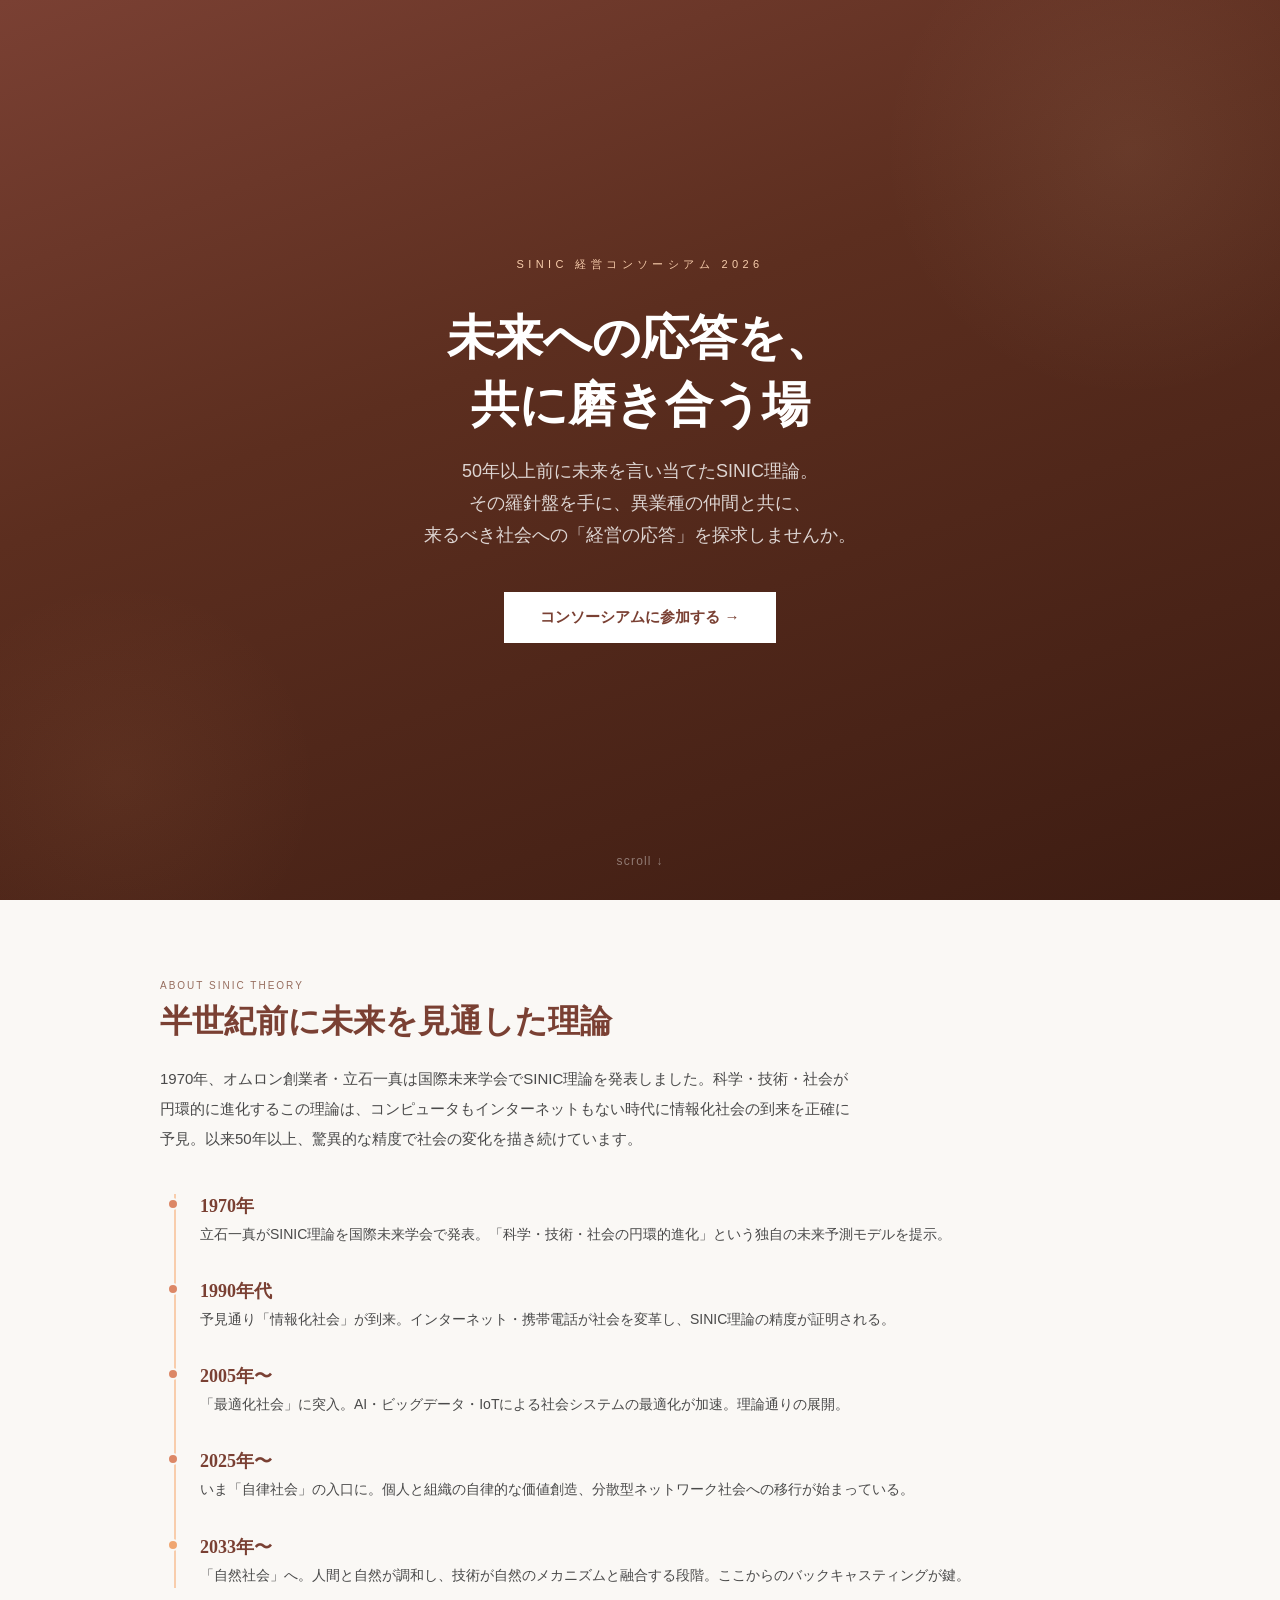
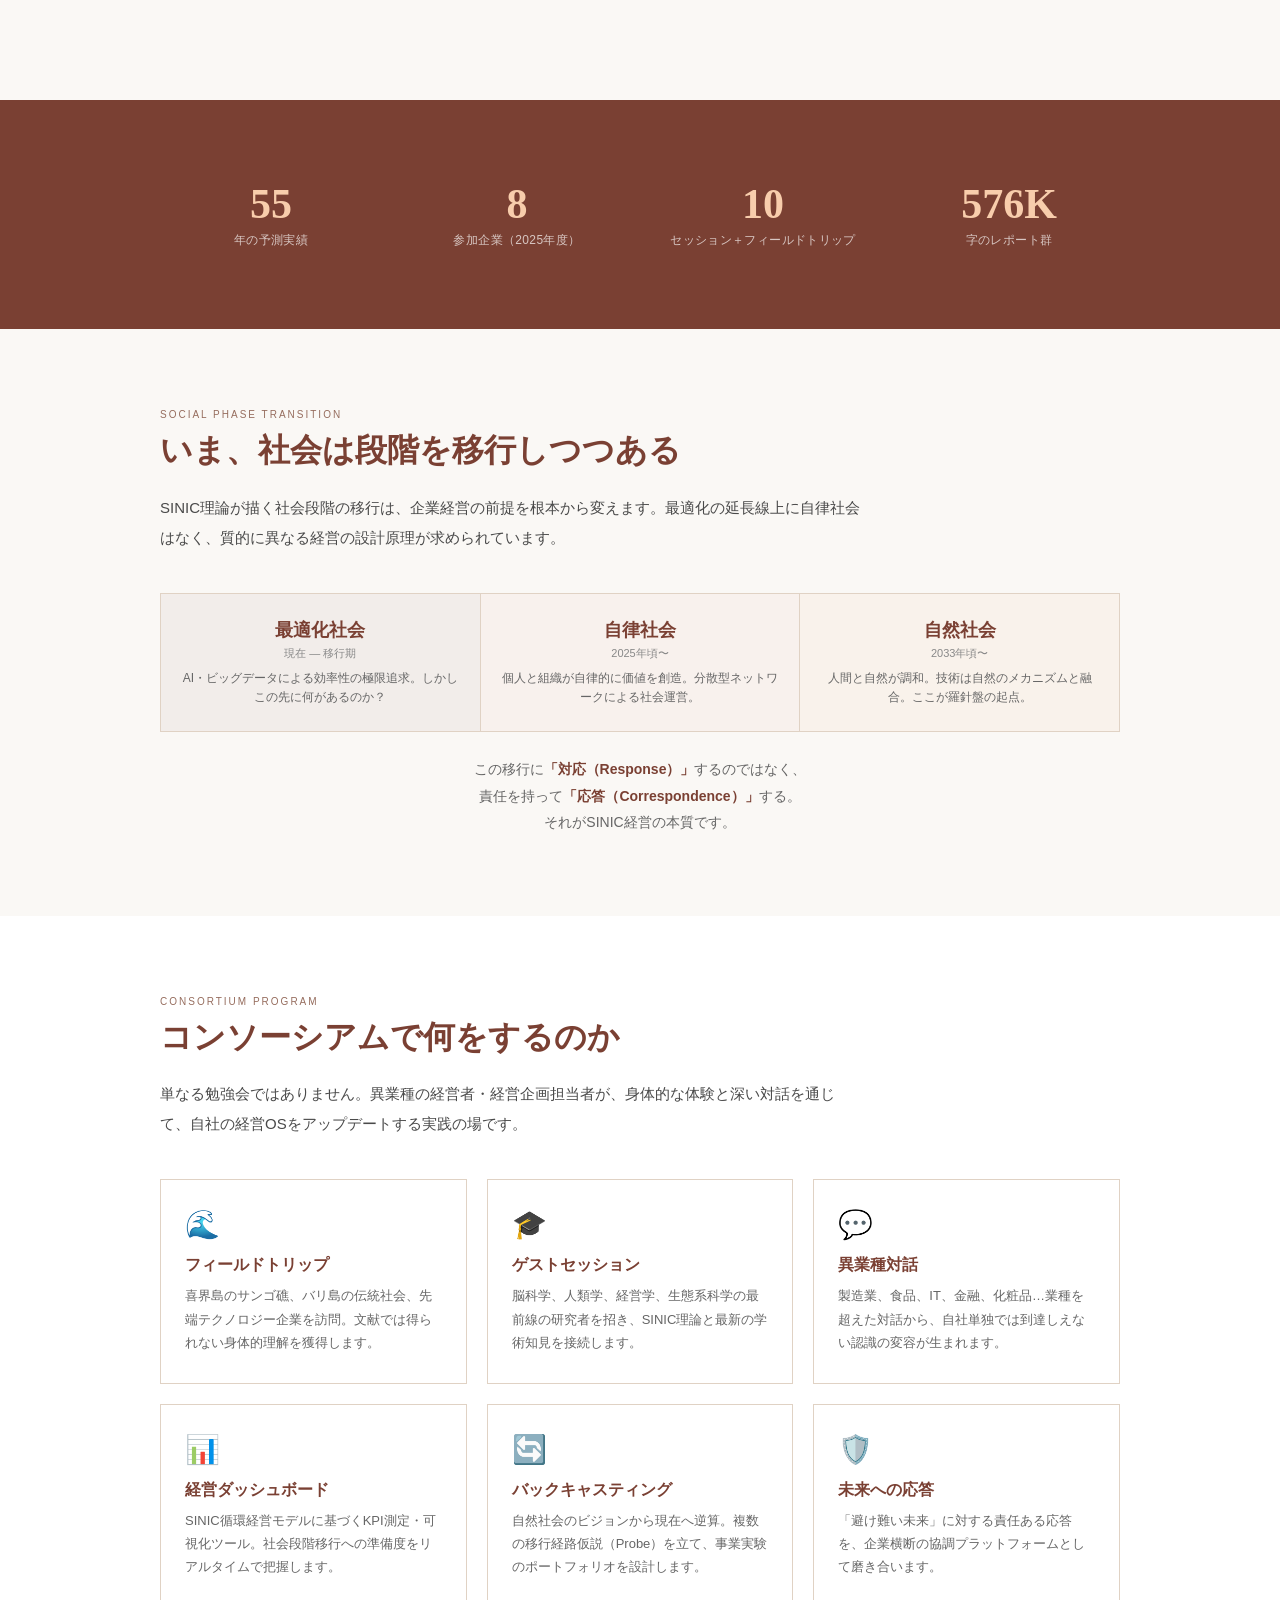
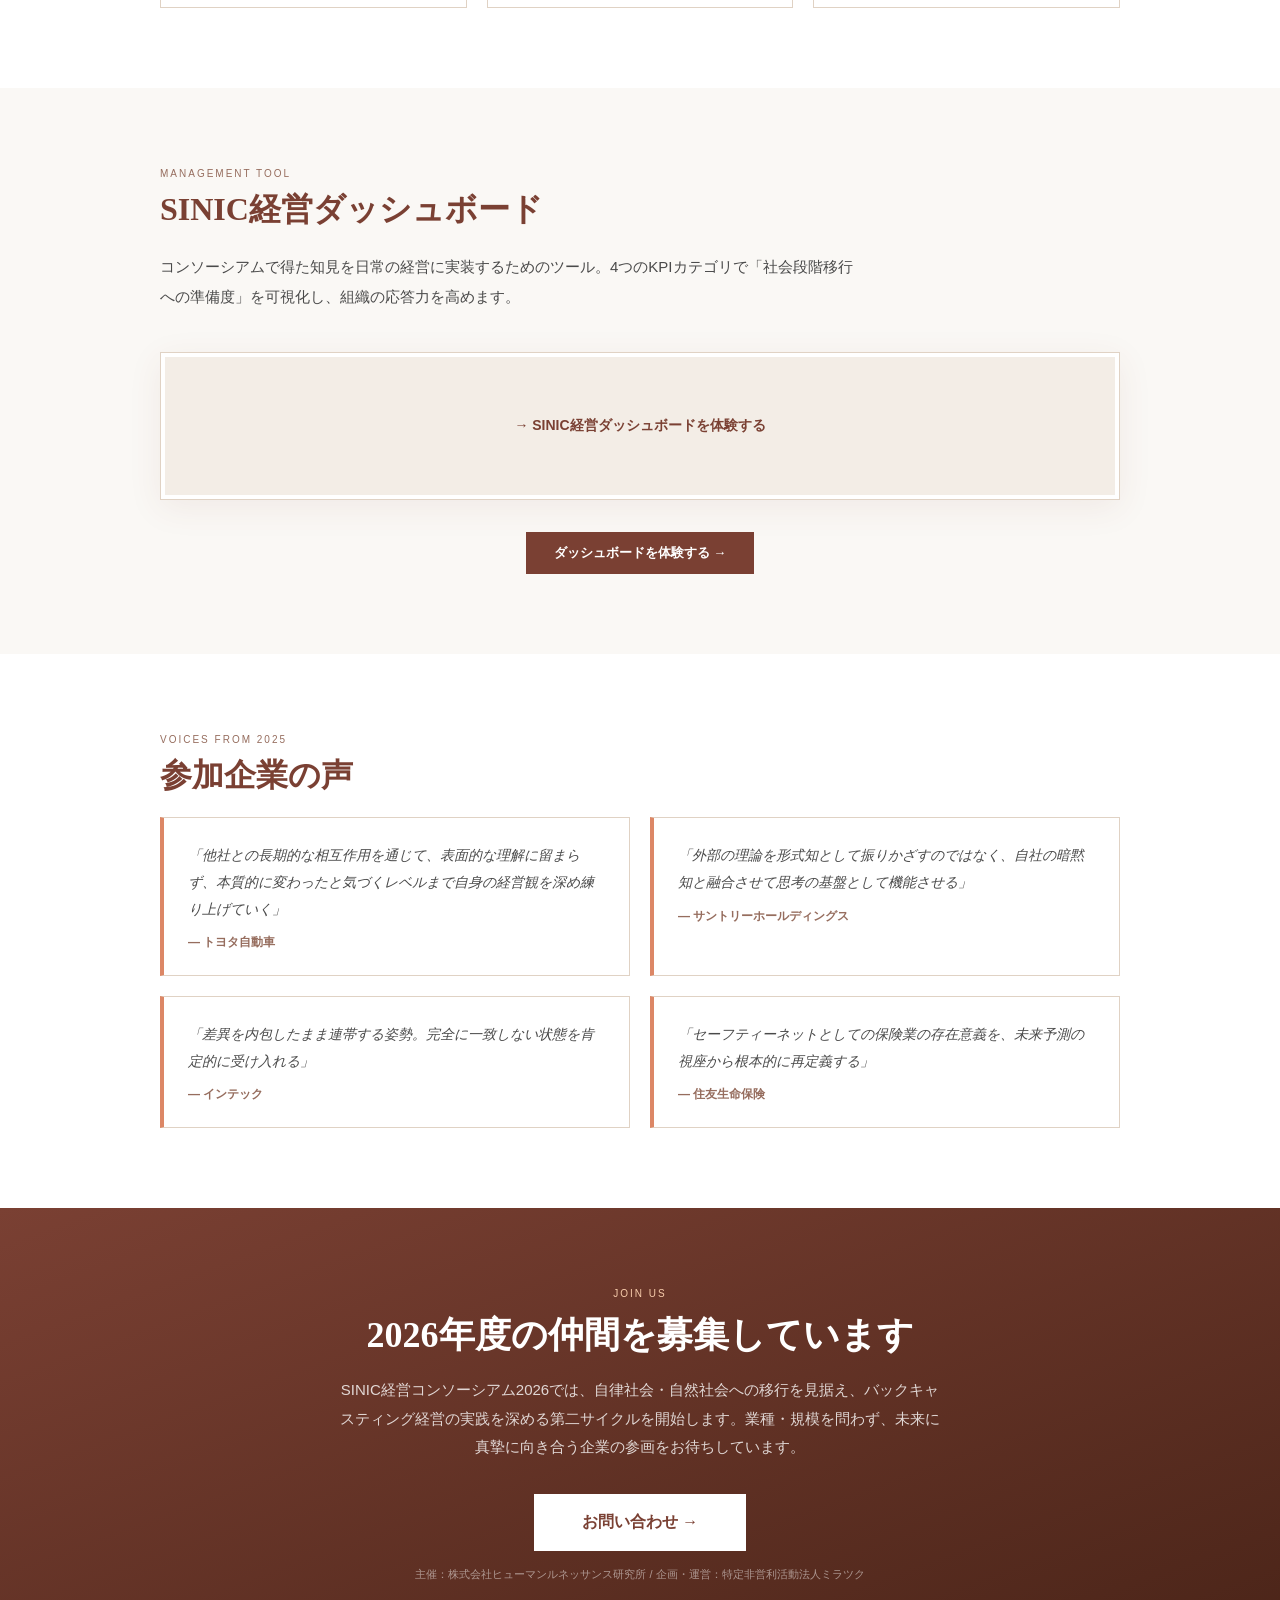
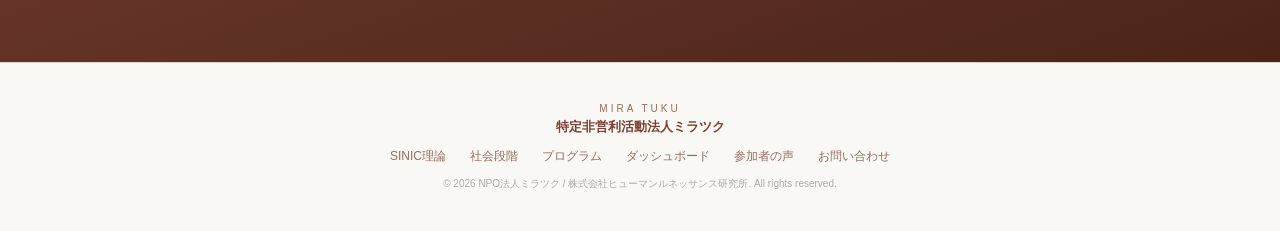
==== index.html @ f725e029 "feat: SINIC経営コンソーシアム2026 ランディングページ ミラツクCI準拠のLP。SINIC理論の歴史・社会段階モデル・コンソーシアムプログラム・ ダッシュボード紹介・参加企業の声・参画募" ====
<!DOCTYPE html>
<html lang="ja">
<head>
  <meta charset="UTF-8">
  <meta name="viewport" content="width=device-width, initial-scale=1.0">
  <title>SINIC経営コンソーシアム 2026 — 未来への応答を、共に</title>
  <meta name="description" content="オムロンSINIC理論に基づくバックキャスティング経営の実践コミュニティ。異業種8社の知見から生まれた新しい経営フレームワークを、あなたの企業に。">
  <link rel="icon" href="data:image/svg+xml,<svg xmlns='http://www.w3.org/2000/svg' viewBox='0 0 32 32'><circle cx='16' cy='16' r='14' fill='%237A4033'/><text x='16' y='22' text-anchor='middle' fill='white' font-size='14' font-family='serif'>S</text></svg>">
  <style>
    :root {
      --deep: #7A4033; --terra: #DC8766; --amber: #B07256; --gold: #F0A671;
      --sand: #F0BE83; --peach: #F8CDAC; --warm: #966D5E; --bg: #faf8f5;
    }
    * { box-sizing: border-box; margin: 0; padding: 0; }
    body { font-family: "Hiragino Kaku Gothic ProN", sans-serif; color: #1e1e1e; background: var(--bg); }
    .serif { font-family: "Hiragino Mincho ProN", serif; }

    /* ====== Hero ====== */
    .hero {
      min-height: 100vh; display: flex; flex-direction: column; justify-content: center; align-items: center;
      text-align: center; padding: 60px 24px;
      background: linear-gradient(160deg, #7A4033 0%, #5c2e1f 40%, #3d1c12 100%);
      color: white; position: relative; overflow: hidden;
    }
    .hero::before {
      content: ''; position: absolute; top: -100px; right: -100px;
      width: 500px; height: 500px; border-radius: 50%;
      background: radial-gradient(circle, rgba(248,205,172,0.08) 0%, transparent 70%);
    }
    .hero::after {
      content: ''; position: absolute; bottom: -80px; left: -80px;
      width: 400px; height: 400px; border-radius: 50%;
      background: radial-gradient(circle, rgba(240,166,113,0.06) 0%, transparent 70%);
    }
    .hero-logo { font-size: 11px; letter-spacing: 0.4em; color: var(--peach); margin-bottom: 32px; position: relative; z-index: 1; }
    .hero h1 { font-family: "Hiragino Mincho ProN", serif; font-size: clamp(28px, 5vw, 48px); font-weight: 700; line-height: 1.4; margin-bottom: 16px; max-width: 700px; position: relative; z-index: 1; }
    .hero .lead { font-size: clamp(14px, 2vw, 18px); color: rgba(255,255,255,0.8); max-width: 600px; line-height: 1.8; margin-bottom: 40px; position: relative; z-index: 1; }
    .hero-cta { display: inline-flex; align-items: center; gap: 8px; background: white; color: var(--deep); padding: 16px 36px; font-size: 15px; font-weight: 700; text-decoration: none; transition: all 0.3s; position: relative; z-index: 1; }
    .hero-cta:hover { background: var(--peach); transform: translateY(-2px); }
    .hero-scroll { position: absolute; bottom: 32px; color: rgba(255,255,255,0.4); font-size: 12px; letter-spacing: 0.1em; z-index: 1; }

    /* ====== Section ====== */
    section { padding: 80px 24px; }
    .container { max-width: 960px; margin: 0 auto; }
    .section-label { font-size: 10px; letter-spacing: 0.2em; color: var(--warm); text-transform: uppercase; margin-bottom: 8px; }
    .section-title { font-family: "Hiragino Mincho ProN", serif; font-size: clamp(22px, 3.5vw, 32px); color: var(--deep); font-weight: 700; margin-bottom: 20px; line-height: 1.4; }
    .section-desc { font-size: 15px; color: #4a4a4a; line-height: 2; max-width: 700px; margin-bottom: 40px; }

    /* ====== SINIC History ====== */
    .timeline { position: relative; padding-left: 40px; }
    .timeline::before { content: ''; position: absolute; left: 14px; top: 0; bottom: 0; width: 2px; background: var(--peach); }
    .timeline-item { margin-bottom: 32px; position: relative; }
    .timeline-dot { position: absolute; left: -33px; top: 4px; width: 12px; height: 12px; border-radius: 50%; background: var(--terra); border: 2px solid var(--bg); }
    .timeline-year { font-family: "Hiragino Mincho ProN", serif; font-size: 18px; font-weight: 700; color: var(--deep); margin-bottom: 4px; }
    .timeline-text { font-size: 14px; color: #4a4a4a; line-height: 1.8; }

    /* ====== Stats ====== */
    .stats-section { background: var(--deep); color: white; }
    .stats-grid { display: grid; grid-template-columns: repeat(4, 1fr); gap: 24px; text-align: center; }
    .stat-number { font-family: "Hiragino Mincho ProN", serif; font-size: 42px; font-weight: 700; color: var(--peach); }
    .stat-label { font-size: 12px; color: rgba(255,255,255,0.7); margin-top: 4px; letter-spacing: 0.03em; }

    /* ====== Cards ====== */
    .card-grid { display: grid; grid-template-columns: repeat(3, 1fr); gap: 20px; }
    .feature-card { background: white; border: 1px solid #e0d2c4; padding: 28px 24px; transition: all 0.3s; }
    .feature-card:hover { border-color: var(--terra); transform: translateY(-4px); box-shadow: 0 8px 24px rgba(122,64,51,0.08); }
    .feature-icon { font-size: 28px; margin-bottom: 14px; }
    .feature-title { font-family: "Hiragino Mincho ProN", serif; font-size: 16px; font-weight: 700; color: var(--deep); margin-bottom: 8px; }
    .feature-text { font-size: 13px; color: #666; line-height: 1.8; }

    /* ====== Phases ====== */
    .phase-visual { display: flex; gap: 0; overflow: hidden; border: 1px solid #e0d2c4; margin-bottom: 24px; }
    .phase-box { flex: 1; padding: 24px 20px; text-align: center; }
    .phase-box:nth-child(1) { background: rgba(122,64,51,0.06); }
    .phase-box:nth-child(2) { background: rgba(220,135,102,0.06); border-left: 1px solid #e0d2c4; }
    .phase-box:nth-child(3) { background: rgba(240,166,113,0.08); border-left: 1px solid #e0d2c4; }
    .phase-name { font-family: "Hiragino Mincho ProN", serif; font-size: 18px; font-weight: 700; color: var(--deep); }
    .phase-period { font-size: 11px; color: #888; margin-top: 4px; }
    .phase-desc { font-size: 12px; color: #666; margin-top: 8px; line-height: 1.6; }

    /* ====== Testimonials ====== */
    .testimonial-grid { display: grid; grid-template-columns: 1fr 1fr; gap: 20px; }
    .testimonial { background: white; border: 1px solid #e0d2c4; border-left: 4px solid var(--terra); padding: 24px; }
    .testimonial-text { font-size: 14px; color: #4a4a4a; line-height: 1.9; font-style: italic; margin-bottom: 12px; }
    .testimonial-author { font-size: 12px; color: var(--warm); font-weight: 600; }

    /* ====== CTA ====== */
    .cta-section { background: linear-gradient(160deg, var(--deep), #4a2418); color: white; text-align: center; }
    .cta-title { font-family: "Hiragino Mincho ProN", serif; font-size: clamp(24px, 4vw, 36px); font-weight: 700; margin-bottom: 16px; }
    .cta-desc { font-size: 15px; color: rgba(255,255,255,0.8); max-width: 600px; margin: 0 auto 32px; line-height: 1.9; }
    .cta-btn { display: inline-flex; align-items: center; gap: 8px; background: white; color: var(--deep); padding: 18px 48px; font-size: 16px; font-weight: 700; text-decoration: none; transition: all 0.3s; }
    .cta-btn:hover { background: var(--peach); transform: scale(1.02); }
    .cta-note { font-size: 11px; color: rgba(255,255,255,0.5); margin-top: 16px; }

    /* ====== Footer ====== */
    footer { padding: 40px 24px; text-align: center; border-top: 1px solid #e0d2c4; }
    .footer-logo { font-size: 10px; letter-spacing: 0.3em; color: var(--warm); margin-bottom: 4px; }
    .footer-org { font-family: "Hiragino Mincho ProN", serif; font-size: 13px; color: var(--deep); font-weight: 600; margin-bottom: 12px; }
    .footer-links { display: flex; justify-content: center; gap: 24px; margin-bottom: 12px; }
    .footer-links a { font-size: 12px; color: var(--warm); text-decoration: none; }
    .footer-links a:hover { color: var(--deep); }
    .footer-copy { font-size: 10px; color: #aaa; }

    /* ====== Dashboard Preview ====== */
    .dashboard-preview { background: white; border: 1px solid #e0d2c4; padding: 4px; margin: 32px 0; box-shadow: 0 8px 32px rgba(122,64,51,0.08); }
    .dashboard-preview img { width: 100%; height: auto; display: block; }

    /* ====== Responsive ====== */
    @media (max-width: 768px) {
      .stats-grid, .card-grid { grid-template-columns: 1fr; }
      .testimonial-grid { grid-template-columns: 1fr; }
      .phase-visual { flex-direction: column; }
      .phase-box { border-left: none !important; border-top: 1px solid #e0d2c4; }
      .phase-box:first-child { border-top: none; }
    }

    /* Smooth scroll */
    html { scroll-behavior: smooth; }
  </style>
</head>
<body>

<!-- Hero -->
<section class="hero">
  <div class="hero-logo">SINIC 経営コンソーシアム 2026</div>
  <h1 class="serif">未来への応答を、<br>共に磨き合う場</h1>
  <p class="lead">50年以上前に未来を言い当てたSINIC理論。<br>その羅針盤を手に、異業種の仲間と共に、<br>来るべき社会への「経営の応答」を探求しませんか。</p>
  <a href="#contact" class="hero-cta">コンソーシアムに参加する →</a>
  <div class="hero-scroll">scroll ↓</div>
</section>

<!-- SINIC Theory -->
<section id="sinic">
  <div class="container">
    <div class="section-label">About SINIC Theory</div>
    <div class="section-title">半世紀前に未来を見通した理論</div>
    <div class="section-desc">
      1970年、オムロン創業者・立石一真は国際未来学会でSINIC理論を発表しました。科学・技術・社会が円環的に進化するこの理論は、コンピュータもインターネットもない時代に情報化社会の到来を正確に予見。以来50年以上、驚異的な精度で社会の変化を描き続けています。
    </div>
    <div class="timeline">
      <div class="timeline-item"><div class="timeline-dot"></div><div class="timeline-year">1970年</div><div class="timeline-text">立石一真がSINIC理論を国際未来学会で発表。「科学・技術・社会の円環的進化」という独自の未来予測モデルを提示。</div></div>
      <div class="timeline-item"><div class="timeline-dot"></div><div class="timeline-year">1990年代</div><div class="timeline-text">予見通り「情報化社会」が到来。インターネット・携帯電話が社会を変革し、SINIC理論の精度が証明される。</div></div>
      <div class="timeline-item"><div class="timeline-dot"></div><div class="timeline-year">2005年〜</div><div class="timeline-text">「最適化社会」に突入。AI・ビッグデータ・IoTによる社会システムの最適化が加速。理論通りの展開。</div></div>
      <div class="timeline-item"><div class="timeline-dot"></div><div class="timeline-year">2025年〜</div><div class="timeline-text">いま「自律社会」の入口に。個人と組織の自律的な価値創造、分散型ネットワーク社会への移行が始まっている。</div></div>
      <div class="timeline-item"><div class="timeline-dot" style="background:var(--gold);"></div><div class="timeline-year">2033年〜</div><div class="timeline-text">「自然社会」へ。人間と自然が調和し、技術が自然のメカニズムと融合する段階。ここからのバックキャスティングが鍵。</div></div>
    </div>
  </div>
</section>

<!-- Stats -->
<section class="stats-section">
  <div class="container">
    <div class="stats-grid">
      <div><div class="stat-number">55</div><div class="stat-label">年の予測実績</div></div>
      <div><div class="stat-number">8</div><div class="stat-label">参加企業（2025年度）</div></div>
      <div><div class="stat-number">10</div><div class="stat-label">セッション＋フィールドトリップ</div></div>
      <div><div class="stat-number">576K</div><div class="stat-label">字のレポート群</div></div>
    </div>
  </div>
</section>

<!-- Social Phases -->
<section id="phases">
  <div class="container">
    <div class="section-label">Social Phase Transition</div>
    <div class="section-title">いま、社会は段階を移行しつつある</div>
    <div class="section-desc">
      SINIC理論が描く社会段階の移行は、企業経営の前提を根本から変えます。最適化の延長線上に自律社会はなく、質的に異なる経営の設計原理が求められています。
    </div>
    <div class="phase-visual">
      <div class="phase-box">
        <div class="phase-name">最適化社会</div>
        <div class="phase-period">現在 — 移行期</div>
        <div class="phase-desc">AI・ビッグデータによる効率性の極限追求。しかしこの先に何があるのか？</div>
      </div>
      <div class="phase-box">
        <div class="phase-name">自律社会</div>
        <div class="phase-period">2025年頃〜</div>
        <div class="phase-desc">個人と組織が自律的に価値を創造。分散型ネットワークによる社会運営。</div>
      </div>
      <div class="phase-box">
        <div class="phase-name">自然社会</div>
        <div class="phase-period">2033年頃〜</div>
        <div class="phase-desc">人間と自然が調和。技術は自然のメカニズムと融合。ここが羅針盤の起点。</div>
      </div>
    </div>
    <p style="font-size:14px; color:#666; line-height:1.9; text-align:center;">
      この移行に<strong style="color:var(--deep);">「対応（Response）」</strong>するのではなく、<br>
      責任を持って<strong style="color:var(--deep);">「応答（Correspondence）」</strong>する。<br>
      それがSINIC経営の本質です。
    </p>
  </div>
</section>

<!-- What We Do -->
<section id="program" style="background:white;">
  <div class="container">
    <div class="section-label">Consortium Program</div>
    <div class="section-title">コンソーシアムで何をするのか</div>
    <div class="section-desc">
      単なる勉強会ではありません。異業種の経営者・経営企画担当者が、身体的な体験と深い対話を通じて、自社の経営OSをアップデートする実践の場です。
    </div>
    <div class="card-grid">
      <div class="feature-card">
        <div class="feature-icon">🌊</div>
        <div class="feature-title">フィールドトリップ</div>
        <div class="feature-text">喜界島のサンゴ礁、バリ島の伝統社会、先端テクノロジー企業を訪問。文献では得られない身体的理解を獲得します。</div>
      </div>
      <div class="feature-card">
        <div class="feature-icon">🎓</div>
        <div class="feature-title">ゲストセッション</div>
        <div class="feature-text">脳科学、人類学、経営学、生態系科学の最前線の研究者を招き、SINIC理論と最新の学術知見を接続します。</div>
      </div>
      <div class="feature-card">
        <div class="feature-icon">💬</div>
        <div class="feature-title">異業種対話</div>
        <div class="feature-text">製造業、食品、IT、金融、化粧品…業種を超えた対話から、自社単独では到達しえない認識の変容が生まれます。</div>
      </div>
      <div class="feature-card">
        <div class="feature-icon">📊</div>
        <div class="feature-title">経営ダッシュボード</div>
        <div class="feature-text">SINIC循環経営モデルに基づくKPI測定・可視化ツール。社会段階移行への準備度をリアルタイムで把握します。</div>
      </div>
      <div class="feature-card">
        <div class="feature-icon">🔄</div>
        <div class="feature-title">バックキャスティング</div>
        <div class="feature-text">自然社会のビジョンから現在へ逆算。複数の移行経路仮説（Probe）を立て、事業実験のポートフォリオを設計します。</div>
      </div>
      <div class="feature-card">
        <div class="feature-icon">🛡️</div>
        <div class="feature-title">未来への応答</div>
        <div class="feature-text">「避け難い未来」に対する責任ある応答を、企業横断の協調プラットフォームとして磨き合います。</div>
      </div>
    </div>
  </div>
</section>

<!-- Dashboard Preview -->
<section id="dashboard">
  <div class="container">
    <div class="section-label">Management Tool</div>
    <div class="section-title">SINIC経営ダッシュボード</div>
    <div class="section-desc">
      コンソーシアムで得た知見を日常の経営に実装するためのツール。4つのKPIカテゴリで「社会段階移行への準備度」を可視化し、組織の応答力を高めます。
    </div>
    <div class="dashboard-preview">
      <img src="https://raw.githubusercontent.com/yuyanishimura0312/sinic-dashboard/main/src/screenshot-placeholder.png" alt="SINIC経営ダッシュボード" onerror="this.style.display='none'; this.parentElement.innerHTML='<div style=&quot;padding:60px; text-align:center; background:#f3ede6; color:var(--warm); font-size:14px;&quot;><a href=&quot;https://yuyanishimura0312.github.io/sinic-dashboard/&quot; style=&quot;color:var(--deep); font-weight:700; text-decoration:none;&quot;>→ SINIC経営ダッシュボードを体験する</a></div>'">
    </div>
    <div style="text-align:center;">
      <a href="https://yuyanishimura0312.github.io/sinic-dashboard/" target="_blank" style="display:inline-flex; align-items:center; gap:8px; padding:12px 28px; background:var(--deep); color:white; text-decoration:none; font-size:13px; font-weight:600;">ダッシュボードを体験する →</a>
    </div>
  </div>
</section>

<!-- Voices -->
<section id="voices" style="background:white;">
  <div class="container">
    <div class="section-label">Voices from 2025</div>
    <div class="section-title">参加企業の声</div>
    <div class="testimonial-grid">
      <div class="testimonial">
        <div class="testimonial-text">「他社との長期的な相互作用を通じて、表面的な理解に留まらず、本質的に変わったと気づくレベルまで自身の経営観を深め練り上げていく」</div>
        <div class="testimonial-author">— トヨタ自動車</div>
      </div>
      <div class="testimonial">
        <div class="testimonial-text">「外部の理論を形式知として振りかざすのではなく、自社の暗黙知と融合させて思考の基盤として機能させる」</div>
        <div class="testimonial-author">— サントリーホールディングス</div>
      </div>
      <div class="testimonial">
        <div class="testimonial-text">「差異を内包したまま連帯する姿勢。完全に一致しない状態を肯定的に受け入れる」</div>
        <div class="testimonial-author">— インテック</div>
      </div>
      <div class="testimonial">
        <div class="testimonial-text">「セーフティーネットとしての保険業の存在意義を、未来予測の視座から根本的に再定義する」</div>
        <div class="testimonial-author">— 住友生命保険</div>
      </div>
    </div>
  </div>
</section>

<!-- CTA -->
<section id="contact" class="cta-section">
  <div class="container">
    <div style="font-size:10px; letter-spacing:0.2em; color:var(--peach); margin-bottom:12px;">JOIN US</div>
    <div class="cta-title">2026年度の仲間を募集しています</div>
    <div class="cta-desc">
      SINIC経営コンソーシアム2026では、自律社会・自然社会への移行を見据え、バックキャスティング経営の実践を深める第二サイクルを開始します。業種・規模を問わず、未来に真摯に向き合う企業の参画をお待ちしています。
    </div>
    <a href="mailto:info@miratuku.org?subject=SINIC経営コンソーシアム2026への参加について" class="cta-btn">お問い合わせ →</a>
    <div class="cta-note">主催：株式会社ヒューマンルネッサンス研究所 / 企画・運営：特定非営利活動法人ミラツク</div>
  </div>
</section>

<!-- Footer -->
<footer>
  <div class="footer-logo">MIRA TUKU</div>
  <div class="footer-org">特定非営利活動法人ミラツク</div>
  <div class="footer-links">
    <a href="#sinic">SINIC理論</a>
    <a href="#phases">社会段階</a>
    <a href="#program">プログラム</a>
    <a href="#dashboard">ダッシュボード</a>
    <a href="#voices">参加者の声</a>
    <a href="#contact">お問い合わせ</a>
  </div>
  <div class="footer-copy">&copy; 2026 NPO法人ミラツク / 株式会社ヒューマンルネッサンス研究所. All rights reserved.</div>
</footer>

</body>
</html>
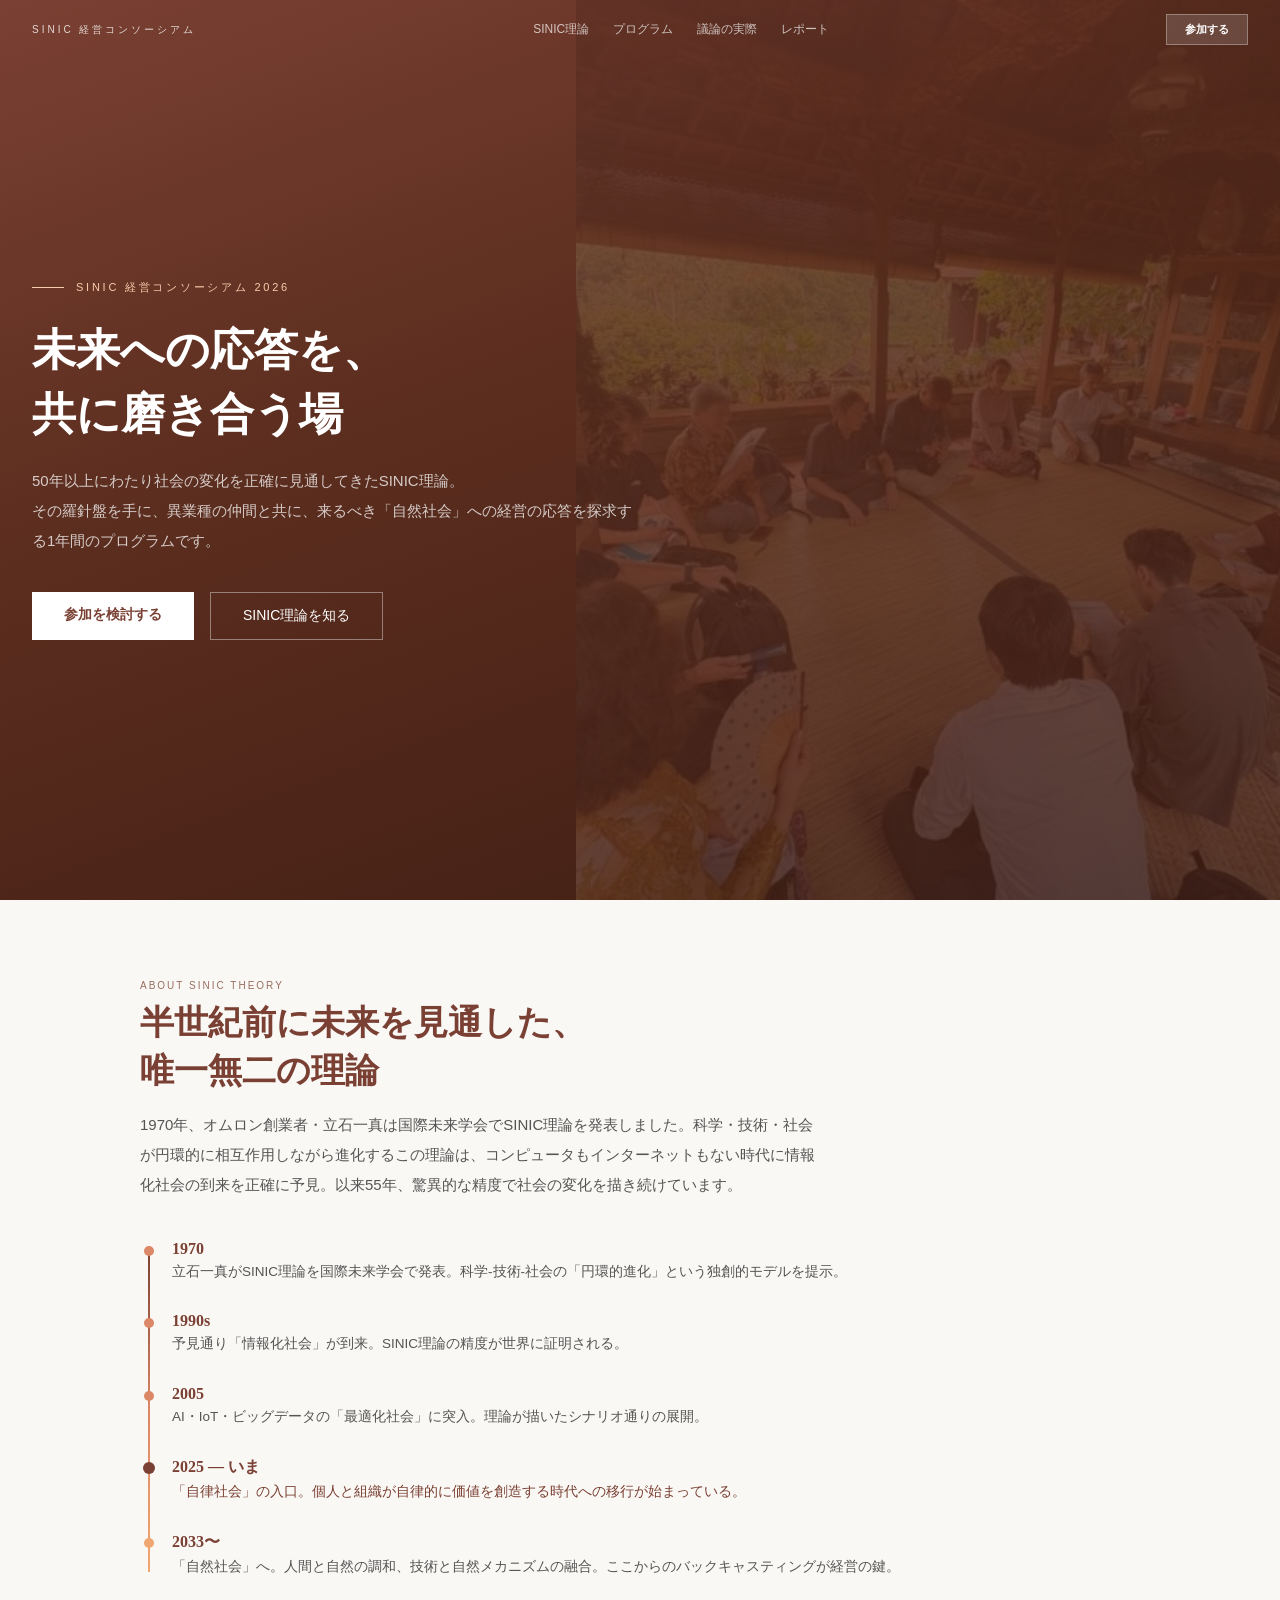
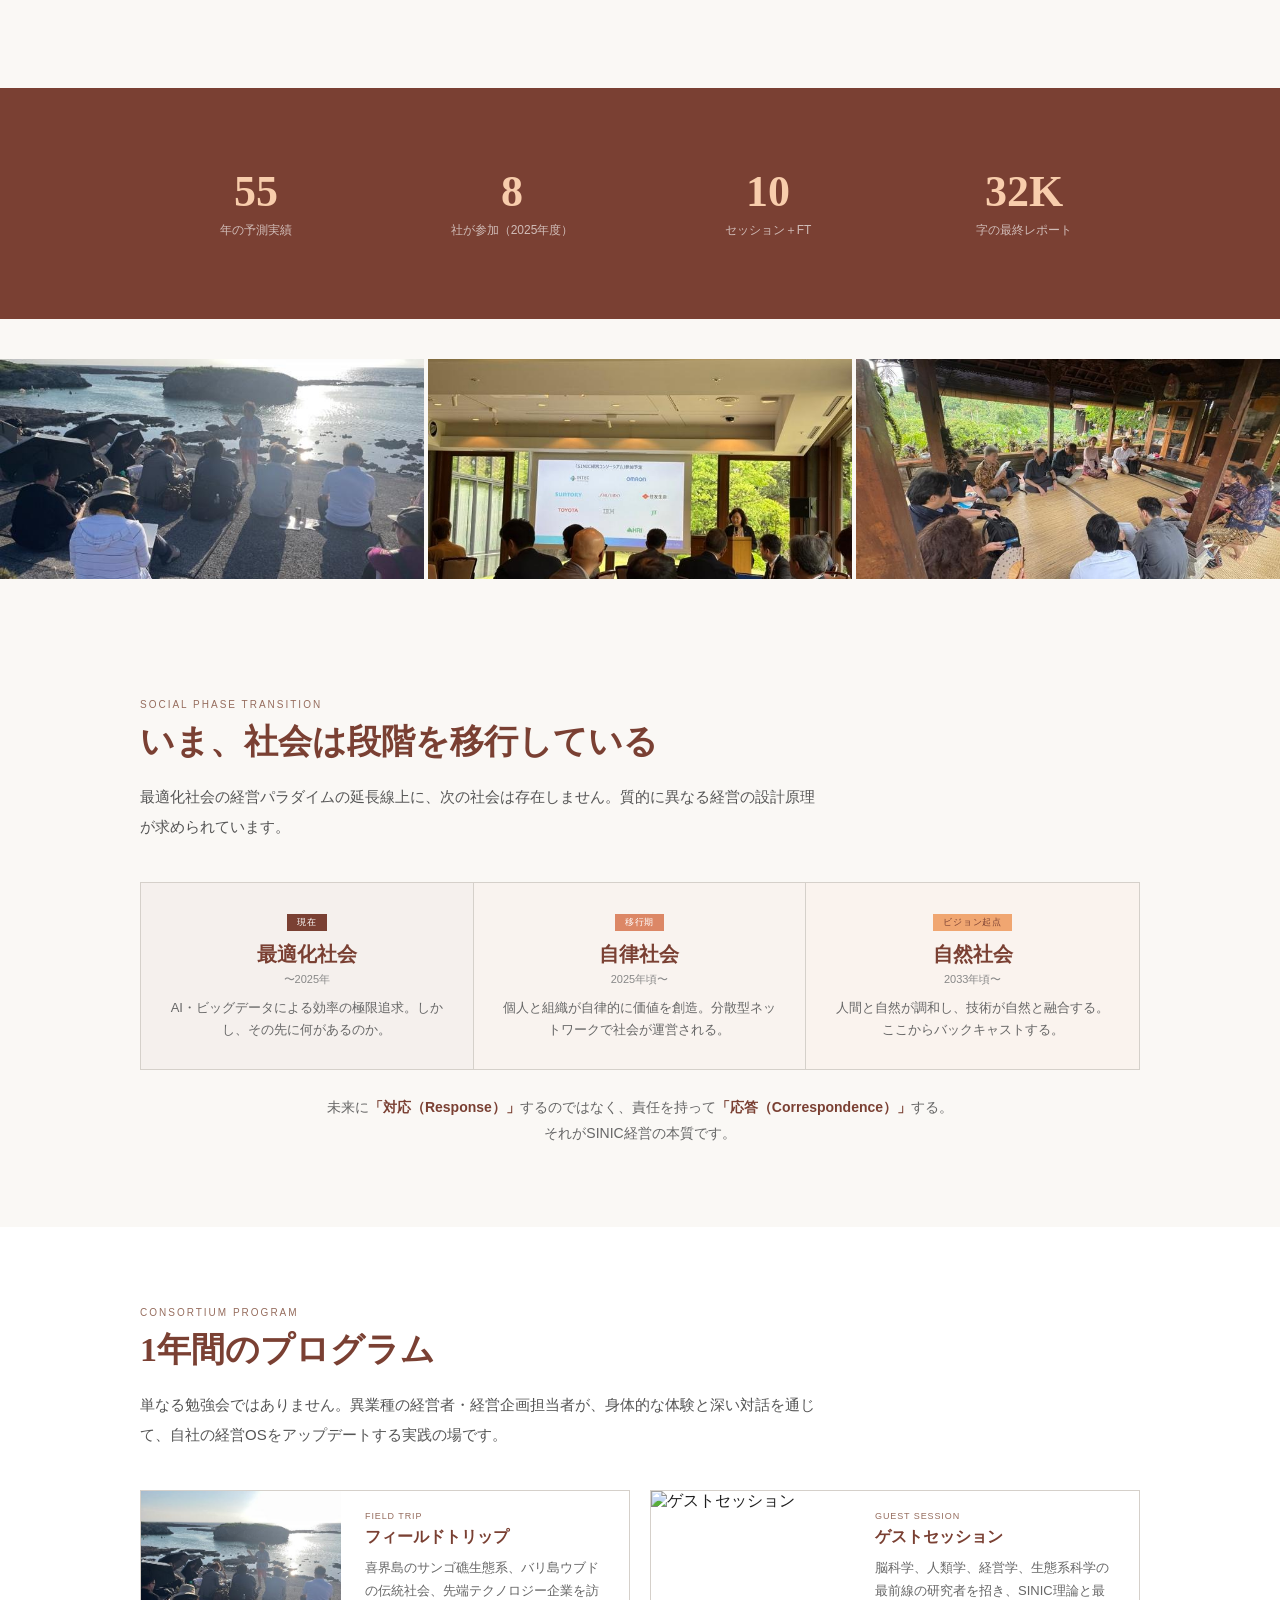
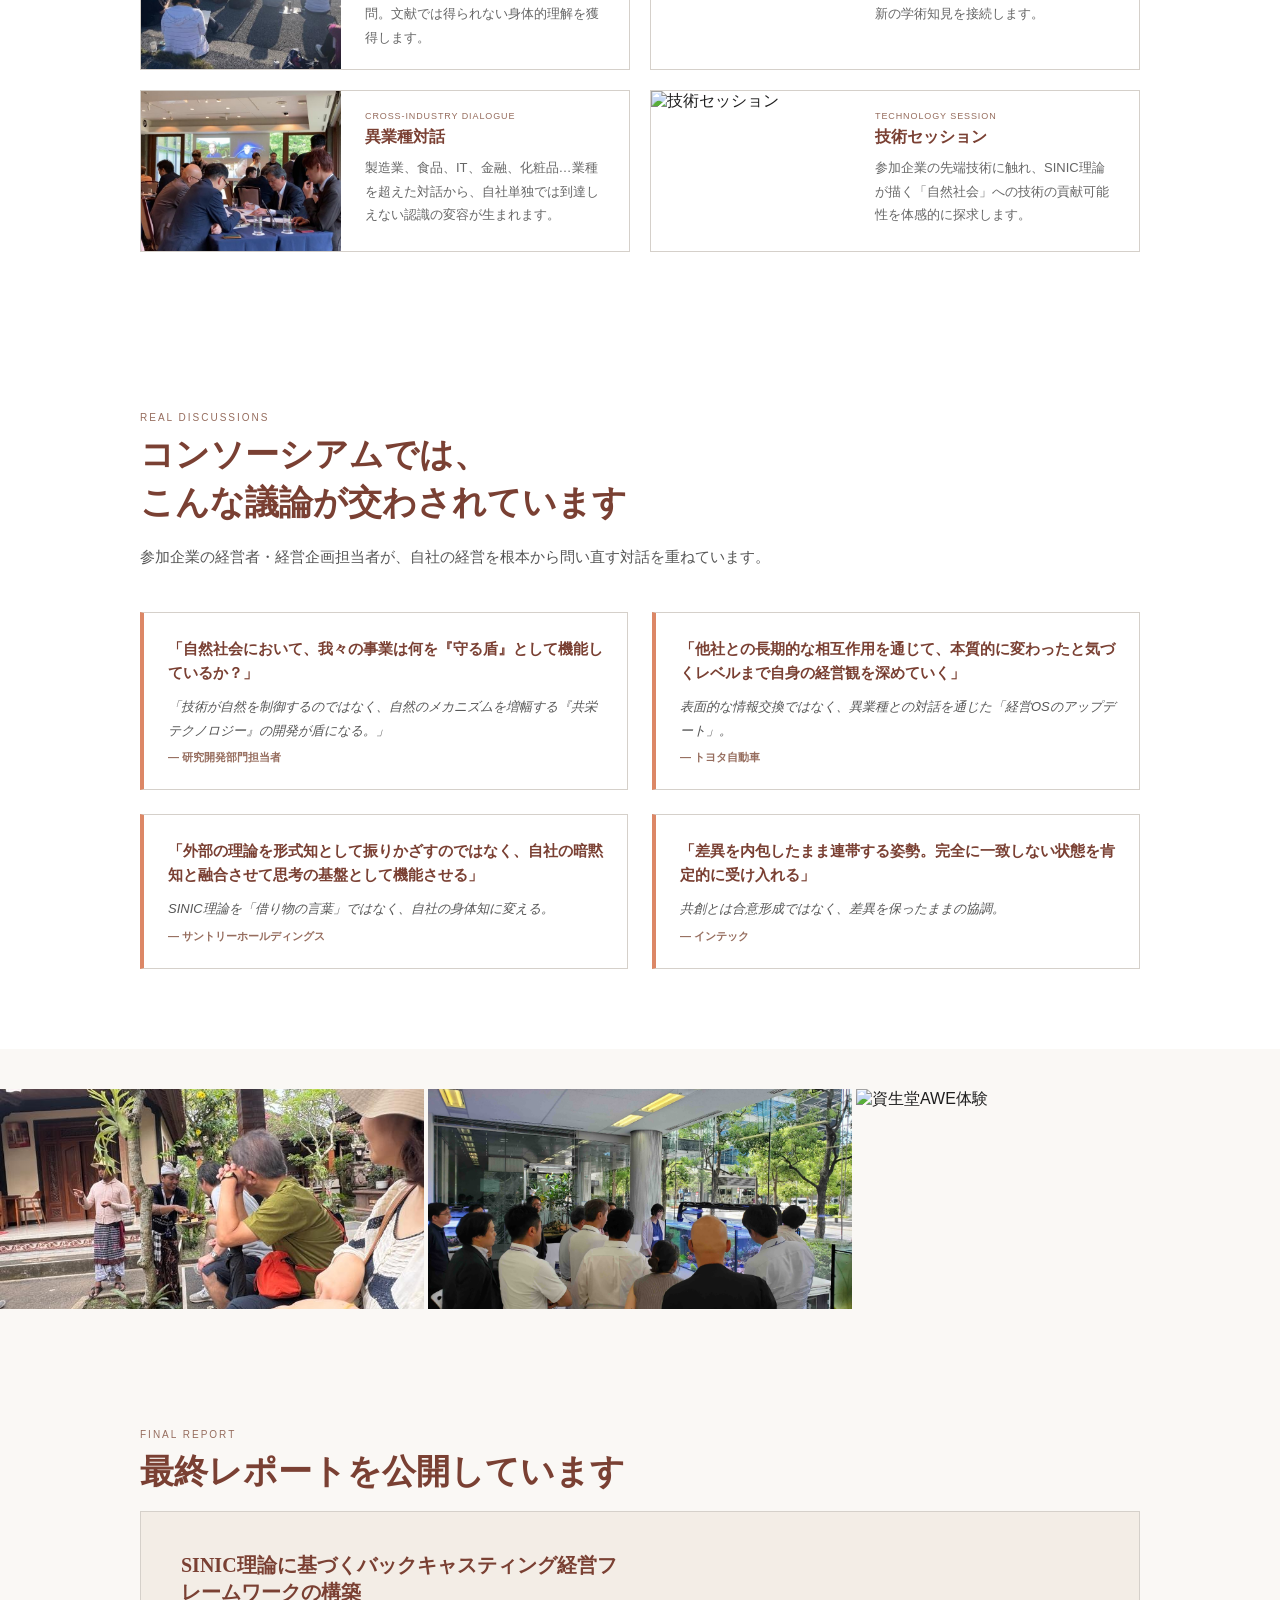
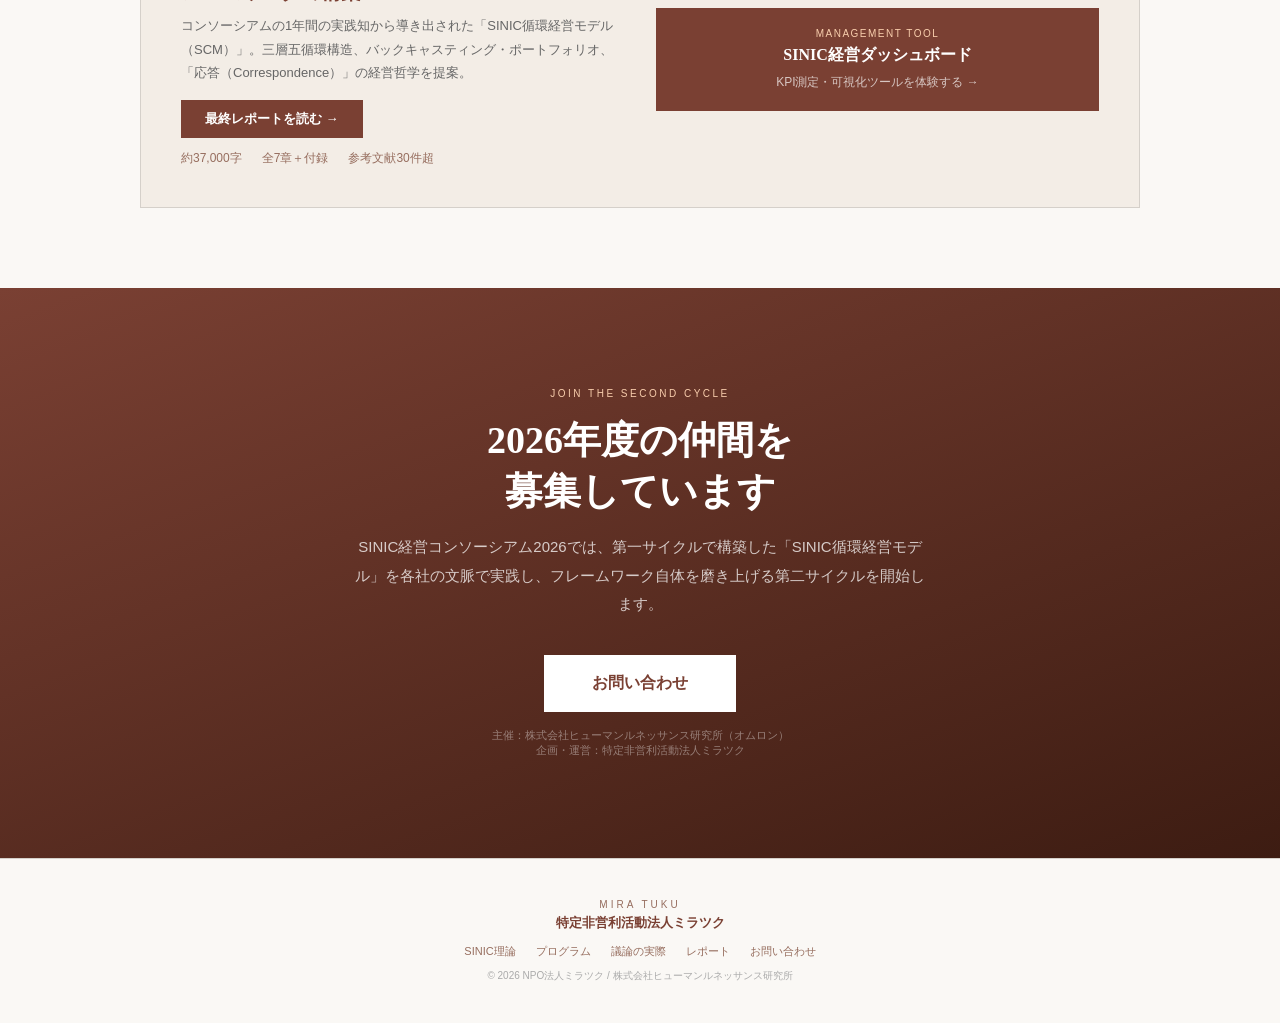
==== commit 8a5d5e81: "redesign: full LP overhaul — photos, no emoji, real discussions, report link - Remove all emoji icon" ====
--- a/index.html
+++ b/index.html
@@ -4,7 +4,7 @@
   <meta charset="UTF-8">
   <meta name="viewport" content="width=device-width, initial-scale=1.0">
   <title>SINIC経営コンソーシアム 2026 — 未来への応答を、共に</title>
-  <meta name="description" content="オムロンSINIC理論に基づくバックキャスティング経営の実践コミュニティ。異業種8社の知見から生まれた新しい経営フレームワークを、あなたの企業に。">
+  <meta name="description" content="オムロンSINIC理論に基づくバックキャスティング経営の実践コミュニティ。異業種の仲間と共に、来るべき社会への経営の応答を探求する。">
   <link rel="icon" href="data:image/svg+xml,<svg xmlns='http://www.w3.org/2000/svg' viewBox='0 0 32 32'><circle cx='16' cy='16' r='14' fill='%237A4033'/><text x='16' y='22' text-anchor='middle' fill='white' font-size='14' font-family='serif'>S</text></svg>">
   <style>
     :root {
@@ -13,298 +13,373 @@
     }
     * { box-sizing: border-box; margin: 0; padding: 0; }
     body { font-family: "Hiragino Kaku Gothic ProN", sans-serif; color: #1e1e1e; background: var(--bg); }
-    .serif { font-family: "Hiragino Mincho ProN", serif; }
-
-    /* ====== Hero ====== */
-    .hero {
-      min-height: 100vh; display: flex; flex-direction: column; justify-content: center; align-items: center;
-      text-align: center; padding: 60px 24px;
-      background: linear-gradient(160deg, #7A4033 0%, #5c2e1f 40%, #3d1c12 100%);
-      color: white; position: relative; overflow: hidden;
+    img { max-width: 100%; height: auto; }
+
+    /* Nav */
+    .nav { position: fixed; top: 0; left: 0; right: 0; z-index: 100; padding: 14px 32px; display: flex; justify-content: space-between; align-items: center; transition: background 0.3s; }
+    .nav.scrolled { background: rgba(122,64,51,0.95); backdrop-filter: blur(8px); }
+    .nav-logo { font-size: 10px; letter-spacing: 0.3em; color: rgba(255,255,255,0.8); }
+    .nav-links { display: flex; gap: 24px; }
+    .nav-links a { font-size: 12px; color: rgba(255,255,255,0.7); text-decoration: none; transition: color 0.2s; }
+    .nav-links a:hover { color: white; }
+    .nav-cta { padding: 7px 18px; background: rgba(255,255,255,0.15); color: white; font-size: 11px; font-weight: 600; text-decoration: none; border: 1px solid rgba(255,255,255,0.3); transition: all 0.2s; }
+    .nav-cta:hover { background: white; color: var(--deep); }
+
+    /* Hero */
+    .hero { min-height: 100vh; display: flex; align-items: center; background: linear-gradient(160deg, #7A4033 0%, #5c2e1f 40%, #3d1c12 100%); color: white; position: relative; overflow: hidden; padding: 100px 32px 80px; }
+    .hero-bg { position: absolute; top: 0; right: 0; width: 55%; height: 100%; object-fit: cover; opacity: 0.15; }
+    .hero-content { max-width: 600px; position: relative; z-index: 1; }
+    .hero-label { font-size: 11px; letter-spacing: 0.25em; color: var(--peach); margin-bottom: 24px; display: flex; align-items: center; gap: 12px; }
+    .hero-label::before { content: ''; width: 32px; height: 1px; background: var(--peach); }
+    .hero h1 { font-family: "Hiragino Mincho ProN", serif; font-size: clamp(30px, 5vw, 44px); font-weight: 700; line-height: 1.45; margin-bottom: 20px; }
+    .hero .lead { font-size: 15px; color: rgba(255,255,255,0.75); line-height: 2; margin-bottom: 36px; }
+    .hero-actions { display: flex; gap: 16px; flex-wrap: wrap; }
+    .btn-white { padding: 14px 32px; background: white; color: var(--deep); font-size: 14px; font-weight: 700; text-decoration: none; transition: all 0.3s; }
+    .btn-white:hover { background: var(--peach); }
+    .btn-outline { padding: 14px 32px; border: 1px solid rgba(255,255,255,0.4); color: white; font-size: 14px; text-decoration: none; transition: all 0.3s; }
+    .btn-outline:hover { background: rgba(255,255,255,0.1); }
+
+    /* Sections */
+    section { padding: 80px 32px; }
+    .container { max-width: 1000px; margin: 0 auto; }
+    .section-label { font-size: 10px; letter-spacing: 0.2em; color: var(--warm); text-transform: uppercase; margin-bottom: 8px; }
+    .section-title { font-family: "Hiragino Mincho ProN", serif; font-size: clamp(24px, 3.5vw, 34px); color: var(--deep); font-weight: 700; margin-bottom: 16px; line-height: 1.4; }
+    .section-desc { font-size: 15px; color: #555; line-height: 2; max-width: 680px; margin-bottom: 40px; }
+
+    /* Timeline */
+    .timeline { position: relative; padding-left: 32px; }
+    .timeline::before { content: ''; position: absolute; left: 8px; top: 8px; bottom: 8px; width: 2px; background: linear-gradient(180deg, var(--deep), var(--terra), var(--gold)); }
+    .tl-item { margin-bottom: 28px; position: relative; }
+    .tl-dot { position: absolute; left: -28px; top: 6px; width: 10px; height: 10px; border-radius: 50%; background: var(--terra); }
+    .tl-year { font-family: "Hiragino Mincho ProN", serif; font-size: 16px; font-weight: 700; color: var(--deep); }
+    .tl-text { font-size: 13.5px; color: #555; line-height: 1.8; margin-top: 2px; }
+    .tl-item.highlight .tl-dot { background: var(--deep); width: 12px; height: 12px; left: -29px; top: 5px; }
+    .tl-item.highlight .tl-text { color: var(--deep); font-weight: 500; }
+
+    /* Stats */
+    .stats { background: var(--deep); color: white; }
+    .stats-grid { display: grid; grid-template-columns: repeat(4, 1fr); gap: 24px; text-align: center; }
+    .stat-n { font-family: "Hiragino Mincho ProN", serif; font-size: 44px; font-weight: 700; color: var(--peach); line-height: 1.1; }
+    .stat-l { font-size: 12px; color: rgba(255,255,255,0.65); margin-top: 6px; }
+
+    /* Photo Grid */
+    .photo-grid { display: grid; grid-template-columns: 1fr 1fr 1fr; gap: 4px; margin: 40px 0; }
+    .photo-grid img { width: 100%; height: 220px; object-fit: cover; }
+
+    /* Phases */
+    .phases { display: grid; grid-template-columns: 1fr 1fr 1fr; gap: 0; border: 1px solid #d5d0ca; }
+    .phase { padding: 28px 24px; text-align: center; }
+    .phase:not(:last-child) { border-right: 1px solid #d5d0ca; }
+    .phase:nth-child(1) { background: rgba(122,64,51,0.04); }
+    .phase:nth-child(2) { background: rgba(220,135,102,0.04); }
+    .phase:nth-child(3) { background: rgba(240,166,113,0.06); }
+    .phase-tag { display: inline-block; font-size: 9px; padding: 2px 10px; background: var(--deep); color: white; letter-spacing: 0.08em; margin-bottom: 10px; }
+    .phase:nth-child(2) .phase-tag { background: var(--terra); }
+    .phase:nth-child(3) .phase-tag { background: var(--gold); color: var(--deep); }
+    .phase h3 { font-family: "Hiragino Mincho ProN", serif; font-size: 20px; color: var(--deep); margin-bottom: 4px; }
+    .phase .period { font-size: 11px; color: #888; margin-bottom: 10px; }
+    .phase p { font-size: 13px; color: #666; line-height: 1.7; }
+
+    /* Program Cards */
+    .program-grid { display: grid; grid-template-columns: 1fr 1fr; gap: 20px; }
+    .prog-card { display: grid; grid-template-columns: 200px 1fr; overflow: hidden; border: 1px solid #d5d0ca; background: white; transition: all 0.3s; }
+    .prog-card:hover { border-color: var(--terra); box-shadow: 0 4px 20px rgba(122,64,51,0.06); }
+    .prog-img { width: 100%; height: 100%; min-height: 160px; object-fit: cover; }
+    .prog-body { padding: 20px 24px; }
+    .prog-tag { font-size: 9px; letter-spacing: 0.1em; color: var(--warm); text-transform: uppercase; margin-bottom: 6px; }
+    .prog-title { font-family: "Hiragino Mincho ProN", serif; font-size: 16px; font-weight: 700; color: var(--deep); margin-bottom: 8px; }
+    .prog-text { font-size: 13px; color: #666; line-height: 1.8; }
+
+    /* Insight */
+    .insight-section { background: white; }
+    .insight-grid { display: grid; grid-template-columns: 1fr 1fr; gap: 24px; }
+    .insight-card { padding: 24px; border: 1px solid #d5d0ca; border-left: 4px solid var(--terra); }
+    .insight-q { font-family: "Hiragino Mincho ProN", serif; font-size: 15px; color: var(--deep); font-weight: 700; line-height: 1.6; margin-bottom: 10px; }
+    .insight-a { font-size: 13px; color: #555; line-height: 1.8; font-style: italic; }
+    .insight-author { font-size: 11px; color: var(--warm); font-weight: 600; margin-top: 8px; }
+
+    /* Report */
+    .report-banner { display: grid; grid-template-columns: 1fr 1fr; gap: 32px; align-items: center; padding: 40px; background: #f3ede6; border: 1px solid #d5d0ca; }
+    .report-info h3 { font-family: "Hiragino Mincho ProN", serif; font-size: 20px; color: var(--deep); margin-bottom: 8px; }
+    .report-info p { font-size: 13px; color: #666; line-height: 1.8; margin-bottom: 16px; }
+    .report-link { display: inline-flex; align-items: center; gap: 6px; padding: 10px 24px; background: var(--deep); color: white; text-decoration: none; font-size: 13px; font-weight: 600; transition: all 0.2s; }
+    .report-link:hover { background: #5c2e1f; }
+    .report-stats { display: flex; gap: 20px; font-size: 12px; color: var(--warm); margin-top: 12px; }
+
+    /* CTA */
+    .cta { background: linear-gradient(160deg, var(--deep), #3d1c12); color: white; text-align: center; padding: 100px 32px; }
+    .cta h2 { font-family: "Hiragino Mincho ProN", serif; font-size: clamp(26px, 4vw, 38px); margin-bottom: 16px; }
+    .cta p { font-size: 15px; color: rgba(255,255,255,0.75); max-width: 580px; margin: 0 auto 36px; line-height: 1.9; }
+    .cta-btn { display: inline-flex; padding: 18px 48px; background: white; color: var(--deep); font-size: 16px; font-weight: 700; text-decoration: none; transition: all 0.3s; }
+    .cta-btn:hover { background: var(--peach); transform: scale(1.02); }
+    .cta-sub { font-size: 11px; color: rgba(255,255,255,0.4); margin-top: 16px; }
+
+    /* Footer */
+    footer { padding: 40px 32px; text-align: center; border-top: 1px solid #d5d0ca; }
+    .f-logo { font-size: 10px; letter-spacing: 0.3em; color: var(--warm); }
+    .f-org { font-family: "Hiragino Mincho ProN", serif; font-size: 13px; color: var(--deep); font-weight: 600; margin: 4px 0 12px; }
+    .f-links { display: flex; justify-content: center; gap: 20px; margin-bottom: 10px; }
+    .f-links a { font-size: 11px; color: var(--warm); text-decoration: none; }
+    .f-copy { font-size: 10px; color: #aaa; }
+
+    /* Responsive */
+    @media (max-width: 768px) {
+      .stats-grid { grid-template-columns: repeat(2, 1fr); }
+      .phases { grid-template-columns: 1fr; }
+      .phase:not(:last-child) { border-right: none; border-bottom: 1px solid #d5d0ca; }
+      .program-grid { grid-template-columns: 1fr; }
+      .prog-card { grid-template-columns: 1fr; }
+      .prog-img { height: 180px; }
+      .insight-grid { grid-template-columns: 1fr; }
+      .report-banner { grid-template-columns: 1fr; }
+      .photo-grid { grid-template-columns: 1fr 1fr; }
+      .nav-links { display: none; }
     }
-    .hero::before {
-      content: ''; position: absolute; top: -100px; right: -100px;
-      width: 500px; height: 500px; border-radius: 50%;
-      background: radial-gradient(circle, rgba(248,205,172,0.08) 0%, transparent 70%);
-    }
-    .hero::after {
-      content: ''; position: absolute; bottom: -80px; left: -80px;
-      width: 400px; height: 400px; border-radius: 50%;
-      background: radial-gradient(circle, rgba(240,166,113,0.06) 0%, transparent 70%);
-    }
-    .hero-logo { font-size: 11px; letter-spacing: 0.4em; color: var(--peach); margin-bottom: 32px; position: relative; z-index: 1; }
-    .hero h1 { font-family: "Hiragino Mincho ProN", serif; font-size: clamp(28px, 5vw, 48px); font-weight: 700; line-height: 1.4; margin-bottom: 16px; max-width: 700px; position: relative; z-index: 1; }
-    .hero .lead { font-size: clamp(14px, 2vw, 18px); color: rgba(255,255,255,0.8); max-width: 600px; line-height: 1.8; margin-bottom: 40px; position: relative; z-index: 1; }
-    .hero-cta { display: inline-flex; align-items: center; gap: 8px; background: white; color: var(--deep); padding: 16px 36px; font-size: 15px; font-weight: 700; text-decoration: none; transition: all 0.3s; position: relative; z-index: 1; }
-    .hero-cta:hover { background: var(--peach); transform: translateY(-2px); }
-    .hero-scroll { position: absolute; bottom: 32px; color: rgba(255,255,255,0.4); font-size: 12px; letter-spacing: 0.1em; z-index: 1; }
-
-    /* ====== Section ====== */
-    section { padding: 80px 24px; }
-    .container { max-width: 960px; margin: 0 auto; }
-    .section-label { font-size: 10px; letter-spacing: 0.2em; color: var(--warm); text-transform: uppercase; margin-bottom: 8px; }
-    .section-title { font-family: "Hiragino Mincho ProN", serif; font-size: clamp(22px, 3.5vw, 32px); color: var(--deep); font-weight: 700; margin-bottom: 20px; line-height: 1.4; }
-    .section-desc { font-size: 15px; color: #4a4a4a; line-height: 2; max-width: 700px; margin-bottom: 40px; }
-
-    /* ====== SINIC History ====== */
-    .timeline { position: relative; padding-left: 40px; }
-    .timeline::before { content: ''; position: absolute; left: 14px; top: 0; bottom: 0; width: 2px; background: var(--peach); }
-    .timeline-item { margin-bottom: 32px; position: relative; }
-    .timeline-dot { position: absolute; left: -33px; top: 4px; width: 12px; height: 12px; border-radius: 50%; background: var(--terra); border: 2px solid var(--bg); }
-    .timeline-year { font-family: "Hiragino Mincho ProN", serif; font-size: 18px; font-weight: 700; color: var(--deep); margin-bottom: 4px; }
-    .timeline-text { font-size: 14px; color: #4a4a4a; line-height: 1.8; }
-
-    /* ====== Stats ====== */
-    .stats-section { background: var(--deep); color: white; }
-    .stats-grid { display: grid; grid-template-columns: repeat(4, 1fr); gap: 24px; text-align: center; }
-    .stat-number { font-family: "Hiragino Mincho ProN", serif; font-size: 42px; font-weight: 700; color: var(--peach); }
-    .stat-label { font-size: 12px; color: rgba(255,255,255,0.7); margin-top: 4px; letter-spacing: 0.03em; }
-
-    /* ====== Cards ====== */
-    .card-grid { display: grid; grid-template-columns: repeat(3, 1fr); gap: 20px; }
-    .feature-card { background: white; border: 1px solid #e0d2c4; padding: 28px 24px; transition: all 0.3s; }
-    .feature-card:hover { border-color: var(--terra); transform: translateY(-4px); box-shadow: 0 8px 24px rgba(122,64,51,0.08); }
-    .feature-icon { font-size: 28px; margin-bottom: 14px; }
-    .feature-title { font-family: "Hiragino Mincho ProN", serif; font-size: 16px; font-weight: 700; color: var(--deep); margin-bottom: 8px; }
-    .feature-text { font-size: 13px; color: #666; line-height: 1.8; }
-
-    /* ====== Phases ====== */
-    .phase-visual { display: flex; gap: 0; overflow: hidden; border: 1px solid #e0d2c4; margin-bottom: 24px; }
-    .phase-box { flex: 1; padding: 24px 20px; text-align: center; }
-    .phase-box:nth-child(1) { background: rgba(122,64,51,0.06); }
-    .phase-box:nth-child(2) { background: rgba(220,135,102,0.06); border-left: 1px solid #e0d2c4; }
-    .phase-box:nth-child(3) { background: rgba(240,166,113,0.08); border-left: 1px solid #e0d2c4; }
-    .phase-name { font-family: "Hiragino Mincho ProN", serif; font-size: 18px; font-weight: 700; color: var(--deep); }
-    .phase-period { font-size: 11px; color: #888; margin-top: 4px; }
-    .phase-desc { font-size: 12px; color: #666; margin-top: 8px; line-height: 1.6; }
-
-    /* ====== Testimonials ====== */
-    .testimonial-grid { display: grid; grid-template-columns: 1fr 1fr; gap: 20px; }
-    .testimonial { background: white; border: 1px solid #e0d2c4; border-left: 4px solid var(--terra); padding: 24px; }
-    .testimonial-text { font-size: 14px; color: #4a4a4a; line-height: 1.9; font-style: italic; margin-bottom: 12px; }
-    .testimonial-author { font-size: 12px; color: var(--warm); font-weight: 600; }
-
-    /* ====== CTA ====== */
-    .cta-section { background: linear-gradient(160deg, var(--deep), #4a2418); color: white; text-align: center; }
-    .cta-title { font-family: "Hiragino Mincho ProN", serif; font-size: clamp(24px, 4vw, 36px); font-weight: 700; margin-bottom: 16px; }
-    .cta-desc { font-size: 15px; color: rgba(255,255,255,0.8); max-width: 600px; margin: 0 auto 32px; line-height: 1.9; }
-    .cta-btn { display: inline-flex; align-items: center; gap: 8px; background: white; color: var(--deep); padding: 18px 48px; font-size: 16px; font-weight: 700; text-decoration: none; transition: all 0.3s; }
-    .cta-btn:hover { background: var(--peach); transform: scale(1.02); }
-    .cta-note { font-size: 11px; color: rgba(255,255,255,0.5); margin-top: 16px; }
-
-    /* ====== Footer ====== */
-    footer { padding: 40px 24px; text-align: center; border-top: 1px solid #e0d2c4; }
-    .footer-logo { font-size: 10px; letter-spacing: 0.3em; color: var(--warm); margin-bottom: 4px; }
-    .footer-org { font-family: "Hiragino Mincho ProN", serif; font-size: 13px; color: var(--deep); font-weight: 600; margin-bottom: 12px; }
-    .footer-links { display: flex; justify-content: center; gap: 24px; margin-bottom: 12px; }
-    .footer-links a { font-size: 12px; color: var(--warm); text-decoration: none; }
-    .footer-links a:hover { color: var(--deep); }
-    .footer-copy { font-size: 10px; color: #aaa; }
-
-    /* ====== Dashboard Preview ====== */
-    .dashboard-preview { background: white; border: 1px solid #e0d2c4; padding: 4px; margin: 32px 0; box-shadow: 0 8px 32px rgba(122,64,51,0.08); }
-    .dashboard-preview img { width: 100%; height: auto; display: block; }
-
-    /* ====== Responsive ====== */
-    @media (max-width: 768px) {
-      .stats-grid, .card-grid { grid-template-columns: 1fr; }
-      .testimonial-grid { grid-template-columns: 1fr; }
-      .phase-visual { flex-direction: column; }
-      .phase-box { border-left: none !important; border-top: 1px solid #e0d2c4; }
-      .phase-box:first-child { border-top: none; }
-    }
-
-    /* Smooth scroll */
     html { scroll-behavior: smooth; }
   </style>
 </head>
 <body>
 
+<!-- Nav -->
+<nav class="nav" id="nav">
+  <div class="nav-logo">SINIC 経営コンソーシアム</div>
+  <div class="nav-links">
+    <a href="#sinic">SINIC理論</a>
+    <a href="#program">プログラム</a>
+    <a href="#insight">議論の実際</a>
+    <a href="#report">レポート</a>
+  </div>
+  <a href="#contact" class="nav-cta">参加する</a>
+</nav>
+
 <!-- Hero -->
 <section class="hero">
-  <div class="hero-logo">SINIC 経営コンソーシアム 2026</div>
-  <h1 class="serif">未来への応答を、<br>共に磨き合う場</h1>
-  <p class="lead">50年以上前に未来を言い当てたSINIC理論。<br>その羅針盤を手に、異業種の仲間と共に、<br>来るべき社会への「経営の応答」を探求しませんか。</p>
-  <a href="#contact" class="hero-cta">コンソーシアムに参加する →</a>
-  <div class="hero-scroll">scroll ↓</div>
+  <img src="images/ft-bali.jpg" alt="" class="hero-bg">
+  <div class="hero-content">
+    <div class="hero-label">SINIC 経営コンソーシアム 2026</div>
+    <h1>未来への応答を、<br>共に磨き合う場</h1>
+    <p class="lead">50年以上にわたり社会の変化を正確に見通してきたSINIC理論。<br>その羅針盤を手に、異業種の仲間と共に、来るべき「自然社会」への経営の応答を探求する1年間のプログラムです。</p>
+    <div class="hero-actions">
+      <a href="#contact" class="btn-white">参加を検討する</a>
+      <a href="#sinic" class="btn-outline">SINIC理論を知る</a>
+    </div>
+  </div>
 </section>
 
 <!-- SINIC Theory -->
 <section id="sinic">
   <div class="container">
     <div class="section-label">About SINIC Theory</div>
-    <div class="section-title">半世紀前に未来を見通した理論</div>
+    <div class="section-title">半世紀前に未来を見通した、<br>唯一無二の理論</div>
     <div class="section-desc">
-      1970年、オムロン創業者・立石一真は国際未来学会でSINIC理論を発表しました。科学・技術・社会が円環的に進化するこの理論は、コンピュータもインターネットもない時代に情報化社会の到来を正確に予見。以来50年以上、驚異的な精度で社会の変化を描き続けています。
+      1970年、オムロン創業者・立石一真は国際未来学会でSINIC理論を発表しました。科学・技術・社会が円環的に相互作用しながら進化するこの理論は、コンピュータもインターネットもない時代に情報化社会の到来を正確に予見。以来55年、驚異的な精度で社会の変化を描き続けています。
     </div>
     <div class="timeline">
-      <div class="timeline-item"><div class="timeline-dot"></div><div class="timeline-year">1970年</div><div class="timeline-text">立石一真がSINIC理論を国際未来学会で発表。「科学・技術・社会の円環的進化」という独自の未来予測モデルを提示。</div></div>
-      <div class="timeline-item"><div class="timeline-dot"></div><div class="timeline-year">1990年代</div><div class="timeline-text">予見通り「情報化社会」が到来。インターネット・携帯電話が社会を変革し、SINIC理論の精度が証明される。</div></div>
-      <div class="timeline-item"><div class="timeline-dot"></div><div class="timeline-year">2005年〜</div><div class="timeline-text">「最適化社会」に突入。AI・ビッグデータ・IoTによる社会システムの最適化が加速。理論通りの展開。</div></div>
-      <div class="timeline-item"><div class="timeline-dot"></div><div class="timeline-year">2025年〜</div><div class="timeline-text">いま「自律社会」の入口に。個人と組織の自律的な価値創造、分散型ネットワーク社会への移行が始まっている。</div></div>
-      <div class="timeline-item"><div class="timeline-dot" style="background:var(--gold);"></div><div class="timeline-year">2033年〜</div><div class="timeline-text">「自然社会」へ。人間と自然が調和し、技術が自然のメカニズムと融合する段階。ここからのバックキャスティングが鍵。</div></div>
+      <div class="tl-item"><div class="tl-dot"></div><div class="tl-year">1970</div><div class="tl-text">立石一真がSINIC理論を国際未来学会で発表。科学-技術-社会の「円環的進化」という独創的モデルを提示。</div></div>
+      <div class="tl-item"><div class="tl-dot"></div><div class="tl-year">1990s</div><div class="tl-text">予見通り「情報化社会」が到来。SINIC理論の精度が世界に証明される。</div></div>
+      <div class="tl-item"><div class="tl-dot"></div><div class="tl-year">2005</div><div class="tl-text">AI・IoT・ビッグデータの「最適化社会」に突入。理論が描いたシナリオ通りの展開。</div></div>
+      <div class="tl-item highlight"><div class="tl-dot"></div><div class="tl-year">2025 — いま</div><div class="tl-text">「自律社会」の入口。個人と組織が自律的に価値を創造する時代への移行が始まっている。</div></div>
+      <div class="tl-item"><div class="tl-dot" style="background:var(--gold);"></div><div class="tl-year">2033〜</div><div class="tl-text">「自然社会」へ。人間と自然の調和、技術と自然メカニズムの融合。ここからのバックキャスティングが経営の鍵。</div></div>
     </div>
   </div>
 </section>
 
 <!-- Stats -->
-<section class="stats-section">
+<section class="stats">
   <div class="container">
     <div class="stats-grid">
-      <div><div class="stat-number">55</div><div class="stat-label">年の予測実績</div></div>
-      <div><div class="stat-number">8</div><div class="stat-label">参加企業（2025年度）</div></div>
-      <div><div class="stat-number">10</div><div class="stat-label">セッション＋フィールドトリップ</div></div>
-      <div><div class="stat-number">576K</div><div class="stat-label">字のレポート群</div></div>
-    </div>
-  </div>
-</section>
-
-<!-- Social Phases -->
+      <div><div class="stat-n">55</div><div class="stat-l">年の予測実績</div></div>
+      <div><div class="stat-n">8</div><div class="stat-l">社が参加（2025年度）</div></div>
+      <div><div class="stat-n">10</div><div class="stat-l">セッション＋FT</div></div>
+      <div><div class="stat-n">32K</div><div class="stat-l">字の最終レポート</div></div>
+    </div>
+  </div>
+</section>
+
+<!-- Photos -->
+<div class="photo-grid">
+  <img src="images/ft-kikaijima.jpg" alt="喜界島フィールドトリップ">
+  <img src="images/session-kickoff.jpg" alt="キックオフセッション">
+  <img src="images/ft-bali.jpg" alt="バリ島フィールドトリップ">
+</div>
+
+<!-- Phases -->
 <section id="phases">
   <div class="container">
     <div class="section-label">Social Phase Transition</div>
-    <div class="section-title">いま、社会は段階を移行しつつある</div>
+    <div class="section-title">いま、社会は段階を移行している</div>
     <div class="section-desc">
-      SINIC理論が描く社会段階の移行は、企業経営の前提を根本から変えます。最適化の延長線上に自律社会はなく、質的に異なる経営の設計原理が求められています。
-    </div>
-    <div class="phase-visual">
-      <div class="phase-box">
-        <div class="phase-name">最適化社会</div>
-        <div class="phase-period">現在 — 移行期</div>
-        <div class="phase-desc">AI・ビッグデータによる効率性の極限追求。しかしこの先に何があるのか？</div>
-      </div>
-      <div class="phase-box">
-        <div class="phase-name">自律社会</div>
-        <div class="phase-period">2025年頃〜</div>
-        <div class="phase-desc">個人と組織が自律的に価値を創造。分散型ネットワークによる社会運営。</div>
-      </div>
-      <div class="phase-box">
-        <div class="phase-name">自然社会</div>
-        <div class="phase-period">2033年頃〜</div>
-        <div class="phase-desc">人間と自然が調和。技術は自然のメカニズムと融合。ここが羅針盤の起点。</div>
-      </div>
-    </div>
-    <p style="font-size:14px; color:#666; line-height:1.9; text-align:center;">
-      この移行に<strong style="color:var(--deep);">「対応（Response）」</strong>するのではなく、<br>
-      責任を持って<strong style="color:var(--deep);">「応答（Correspondence）」</strong>する。<br>
-      それがSINIC経営の本質です。
+      最適化社会の経営パラダイムの延長線上に、次の社会は存在しません。質的に異なる経営の設計原理が求められています。
+    </div>
+    <div class="phases">
+      <div class="phase">
+        <div class="phase-tag">現在</div>
+        <h3>最適化社会</h3>
+        <div class="period">〜2025年</div>
+        <p>AI・ビッグデータによる効率の極限追求。しかし、その先に何があるのか。</p>
+      </div>
+      <div class="phase">
+        <div class="phase-tag">移行期</div>
+        <h3>自律社会</h3>
+        <div class="period">2025年頃〜</div>
+        <p>個人と組織が自律的に価値を創造。分散型ネットワークで社会が運営される。</p>
+      </div>
+      <div class="phase">
+        <div class="phase-tag">ビジョン起点</div>
+        <h3>自然社会</h3>
+        <div class="period">2033年頃〜</div>
+        <p>人間と自然が調和し、技術が自然と融合する。ここからバックキャストする。</p>
+      </div>
+    </div>
+    <p style="text-align:center; margin-top:24px; font-size:14px; color:#666; line-height:1.9;">
+      未来に<strong style="color:var(--deep);">「対応（Response）」</strong>するのではなく、責任を持って<strong style="color:var(--deep);">「応答（Correspondence）」</strong>する。<br>それがSINIC経営の本質です。
     </p>
   </div>
 </section>
 
-<!-- What We Do -->
+<!-- Program -->
 <section id="program" style="background:white;">
   <div class="container">
     <div class="section-label">Consortium Program</div>
-    <div class="section-title">コンソーシアムで何をするのか</div>
+    <div class="section-title">1年間のプログラム</div>
     <div class="section-desc">
       単なる勉強会ではありません。異業種の経営者・経営企画担当者が、身体的な体験と深い対話を通じて、自社の経営OSをアップデートする実践の場です。
     </div>
-    <div class="card-grid">
-      <div class="feature-card">
-        <div class="feature-icon">🌊</div>
-        <div class="feature-title">フィールドトリップ</div>
-        <div class="feature-text">喜界島のサンゴ礁、バリ島の伝統社会、先端テクノロジー企業を訪問。文献では得られない身体的理解を獲得します。</div>
-      </div>
-      <div class="feature-card">
-        <div class="feature-icon">🎓</div>
-        <div class="feature-title">ゲストセッション</div>
-        <div class="feature-text">脳科学、人類学、経営学、生態系科学の最前線の研究者を招き、SINIC理論と最新の学術知見を接続します。</div>
-      </div>
-      <div class="feature-card">
-        <div class="feature-icon">💬</div>
-        <div class="feature-title">異業種対話</div>
-        <div class="feature-text">製造業、食品、IT、金融、化粧品…業種を超えた対話から、自社単独では到達しえない認識の変容が生まれます。</div>
-      </div>
-      <div class="feature-card">
-        <div class="feature-icon">📊</div>
-        <div class="feature-title">経営ダッシュボード</div>
-        <div class="feature-text">SINIC循環経営モデルに基づくKPI測定・可視化ツール。社会段階移行への準備度をリアルタイムで把握します。</div>
-      </div>
-      <div class="feature-card">
-        <div class="feature-icon">🔄</div>
-        <div class="feature-title">バックキャスティング</div>
-        <div class="feature-text">自然社会のビジョンから現在へ逆算。複数の移行経路仮説（Probe）を立て、事業実験のポートフォリオを設計します。</div>
-      </div>
-      <div class="feature-card">
-        <div class="feature-icon">🛡️</div>
-        <div class="feature-title">未来への応答</div>
-        <div class="feature-text">「避け難い未来」に対する責任ある応答を、企業横断の協調プラットフォームとして磨き合います。</div>
-      </div>
-    </div>
-  </div>
-</section>
-
-<!-- Dashboard Preview -->
-<section id="dashboard">
-  <div class="container">
-    <div class="section-label">Management Tool</div>
-    <div class="section-title">SINIC経営ダッシュボード</div>
+    <div class="program-grid">
+      <div class="prog-card">
+        <img src="images/ft-kikaijima.jpg" alt="フィールドトリップ" class="prog-img">
+        <div class="prog-body">
+          <div class="prog-tag">Field Trip</div>
+          <div class="prog-title">フィールドトリップ</div>
+          <div class="prog-text">喜界島のサンゴ礁生態系、バリ島ウブドの伝統社会、先端テクノロジー企業を訪問。文献では得られない身体的理解を獲得します。</div>
+        </div>
+      </div>
+      <div class="prog-card">
+        <img src="images/lecture.png" alt="ゲストセッション" class="prog-img">
+        <div class="prog-body">
+          <div class="prog-tag">Guest Session</div>
+          <div class="prog-title">ゲストセッション</div>
+          <div class="prog-text">脳科学、人類学、経営学、生態系科学の最前線の研究者を招き、SINIC理論と最新の学術知見を接続します。</div>
+        </div>
+      </div>
+      <div class="prog-card">
+        <img src="images/discussion.jpg" alt="異業種対話" class="prog-img">
+        <div class="prog-body">
+          <div class="prog-tag">Cross-Industry Dialogue</div>
+          <div class="prog-title">異業種対話</div>
+          <div class="prog-text">製造業、食品、IT、金融、化粧品…業種を超えた対話から、自社単独では到達しえない認識の変容が生まれます。</div>
+        </div>
+      </div>
+      <div class="prog-card">
+        <img src="images/ft-shiseido.png" alt="技術セッション" class="prog-img">
+        <div class="prog-body">
+          <div class="prog-tag">Technology Session</div>
+          <div class="prog-title">技術セッション</div>
+          <div class="prog-text">参加企業の先端技術に触れ、SINIC理論が描く「自然社会」への技術の貢献可能性を体感的に探求します。</div>
+        </div>
+      </div>
+    </div>
+  </div>
+</section>
+
+<!-- Insight: What kind of discussions -->
+<section id="insight" class="insight-section">
+  <div class="container">
+    <div class="section-label">Real Discussions</div>
+    <div class="section-title">コンソーシアムでは、<br>こんな議論が交わされています</div>
     <div class="section-desc">
-      コンソーシアムで得た知見を日常の経営に実装するためのツール。4つのKPIカテゴリで「社会段階移行への準備度」を可視化し、組織の応答力を高めます。
-    </div>
-    <div class="dashboard-preview">
-      <img src="https://raw.githubusercontent.com/yuyanishimura0312/sinic-dashboard/main/src/screenshot-placeholder.png" alt="SINIC経営ダッシュボード" onerror="this.style.display='none'; this.parentElement.innerHTML='<div style=&quot;padding:60px; text-align:center; background:#f3ede6; color:var(--warm); font-size:14px;&quot;><a href=&quot;https://yuyanishimura0312.github.io/sinic-dashboard/&quot; style=&quot;color:var(--deep); font-weight:700; text-decoration:none;&quot;>→ SINIC経営ダッシュボードを体験する</a></div>'">
-    </div>
-    <div style="text-align:center;">
-      <a href="https://yuyanishimura0312.github.io/sinic-dashboard/" target="_blank" style="display:inline-flex; align-items:center; gap:8px; padding:12px 28px; background:var(--deep); color:white; text-decoration:none; font-size:13px; font-weight:600;">ダッシュボードを体験する →</a>
-    </div>
-  </div>
-</section>
-
-<!-- Voices -->
-<section id="voices" style="background:white;">
-  <div class="container">
-    <div class="section-label">Voices from 2025</div>
-    <div class="section-title">参加企業の声</div>
-    <div class="testimonial-grid">
-      <div class="testimonial">
-        <div class="testimonial-text">「他社との長期的な相互作用を通じて、表面的な理解に留まらず、本質的に変わったと気づくレベルまで自身の経営観を深め練り上げていく」</div>
-        <div class="testimonial-author">— トヨタ自動車</div>
-      </div>
-      <div class="testimonial">
-        <div class="testimonial-text">「外部の理論を形式知として振りかざすのではなく、自社の暗黙知と融合させて思考の基盤として機能させる」</div>
-        <div class="testimonial-author">— サントリーホールディングス</div>
-      </div>
-      <div class="testimonial">
-        <div class="testimonial-text">「差異を内包したまま連帯する姿勢。完全に一致しない状態を肯定的に受け入れる」</div>
-        <div class="testimonial-author">— インテック</div>
-      </div>
-      <div class="testimonial">
-        <div class="testimonial-text">「セーフティーネットとしての保険業の存在意義を、未来予測の視座から根本的に再定義する」</div>
-        <div class="testimonial-author">— 住友生命保険</div>
+      参加企業の経営者・経営企画担当者が、自社の経営を根本から問い直す対話を重ねています。
+    </div>
+    <div class="insight-grid">
+      <div class="insight-card">
+        <div class="insight-q">「自然社会において、我々の事業は何を『守る盾』として機能しているか？」</div>
+        <div class="insight-a">「技術が自然を制御するのではなく、自然のメカニズムを増幅する『共栄テクノロジー』の開発が盾になる。」</div>
+        <div class="insight-author">— 研究開発部門担当者</div>
+      </div>
+      <div class="insight-card">
+        <div class="insight-q">「他社との長期的な相互作用を通じて、本質的に変わったと気づくレベルまで自身の経営観を深めていく」</div>
+        <div class="insight-a">表面的な情報交換ではなく、異業種との対話を通じた「経営OSのアップデート」。</div>
+        <div class="insight-author">— トヨタ自動車</div>
+      </div>
+      <div class="insight-card">
+        <div class="insight-q">「外部の理論を形式知として振りかざすのではなく、自社の暗黙知と融合させて思考の基盤として機能させる」</div>
+        <div class="insight-a">SINIC理論を「借り物の言葉」ではなく、自社の身体知に変える。</div>
+        <div class="insight-author">— サントリーホールディングス</div>
+      </div>
+      <div class="insight-card">
+        <div class="insight-q">「差異を内包したまま連帯する姿勢。完全に一致しない状態を肯定的に受け入れる」</div>
+        <div class="insight-a">共創とは合意形成ではなく、差異を保ったままの協調。</div>
+        <div class="insight-author">— インテック</div>
+      </div>
+    </div>
+  </div>
+</section>
+
+<!-- Photo strip -->
+<div class="photo-grid">
+  <img src="images/bali-local.jpg" alt="バリ島での交流">
+  <img src="images/ft-innoka.png" alt="イノカでの見学">
+  <img src="images/ft-shiseido.png" alt="資生堂AWE体験">
+</div>
+
+<!-- Final Report -->
+<section id="report">
+  <div class="container">
+    <div class="section-label">Final Report</div>
+    <div class="section-title">最終レポートを公開しています</div>
+    <div class="report-banner">
+      <div class="report-info">
+        <h3>SINIC理論に基づくバックキャスティング経営フレームワークの構築</h3>
+        <p>コンソーシアムの1年間の実践知から導き出された「SINIC循環経営モデル（SCM）」。三層五循環構造、バックキャスティング・ポートフォリオ、「応答（Correspondence）」の経営哲学を提案。</p>
+        <a href="report/index.html" target="_blank" class="report-link">最終レポートを読む →</a>
+        <div class="report-stats">
+          <span>約37,000字</span>
+          <span>全7章＋付録</span>
+          <span>参考文献30件超</span>
+        </div>
+      </div>
+      <div>
+        <a href="https://yuyanishimura0312.github.io/sinic-dashboard/" target="_blank" style="display:block; padding:20px; background:var(--deep); color:white; text-decoration:none; text-align:center;">
+          <div style="font-size:10px; letter-spacing:0.15em; color:var(--peach); margin-bottom:6px;">MANAGEMENT TOOL</div>
+          <div style="font-family:'Hiragino Mincho ProN',serif; font-size:16px; font-weight:700; margin-bottom:8px;">SINIC経営ダッシュボード</div>
+          <div style="font-size:12px; color:rgba(255,255,255,0.7);">KPI測定・可視化ツールを体験する →</div>
+        </a>
       </div>
     </div>
   </div>
 </section>
 
 <!-- CTA -->
-<section id="contact" class="cta-section">
-  <div class="container">
-    <div style="font-size:10px; letter-spacing:0.2em; color:var(--peach); margin-bottom:12px;">JOIN US</div>
-    <div class="cta-title">2026年度の仲間を募集しています</div>
-    <div class="cta-desc">
-      SINIC経営コンソーシアム2026では、自律社会・自然社会への移行を見据え、バックキャスティング経営の実践を深める第二サイクルを開始します。業種・規模を問わず、未来に真摯に向き合う企業の参画をお待ちしています。
-    </div>
-    <a href="mailto:info@miratuku.org?subject=SINIC経営コンソーシアム2026への参加について" class="cta-btn">お問い合わせ →</a>
-    <div class="cta-note">主催：株式会社ヒューマンルネッサンス研究所 / 企画・運営：特定非営利活動法人ミラツク</div>
+<section id="contact" class="cta">
+  <div class="container">
+    <div style="font-size:10px; letter-spacing:0.25em; color:var(--peach); margin-bottom:16px;">JOIN THE SECOND CYCLE</div>
+    <h2>2026年度の仲間を<br>募集しています</h2>
+    <p>SINIC経営コンソーシアム2026では、第一サイクルで構築した「SINIC循環経営モデル」を各社の文脈で実践し、フレームワーク自体を磨き上げる第二サイクルを開始します。</p>
+    <a href="mailto:info@miratuku.org?subject=SINIC経営コンソーシアム2026への参加について" class="cta-btn">お問い合わせ</a>
+    <div class="cta-sub">主催：株式会社ヒューマンルネッサンス研究所（オムロン）<br>企画・運営：特定非営利活動法人ミラツク</div>
   </div>
 </section>
 
 <!-- Footer -->
 <footer>
-  <div class="footer-logo">MIRA TUKU</div>
-  <div class="footer-org">特定非営利活動法人ミラツク</div>
-  <div class="footer-links">
+  <div class="f-logo">MIRA TUKU</div>
+  <div class="f-org">特定非営利活動法人ミラツク</div>
+  <div class="f-links">
     <a href="#sinic">SINIC理論</a>
-    <a href="#phases">社会段階</a>
     <a href="#program">プログラム</a>
-    <a href="#dashboard">ダッシュボード</a>
-    <a href="#voices">参加者の声</a>
+    <a href="#insight">議論の実際</a>
+    <a href="#report">レポート</a>
     <a href="#contact">お問い合わせ</a>
   </div>
-  <div class="footer-copy">&copy; 2026 NPO法人ミラツク / 株式会社ヒューマンルネッサンス研究所. All rights reserved.</div>
+  <div class="f-copy">&copy; 2026 NPO法人ミラツク / 株式会社ヒューマンルネッサンス研究所</div>
 </footer>
+
+<script>
+// Scroll nav background
+window.addEventListener('scroll', () => {
+  document.getElementById('nav').classList.toggle('scrolled', window.scrollY > 60);
+});
+</script>
 
 </body>
 </html>
